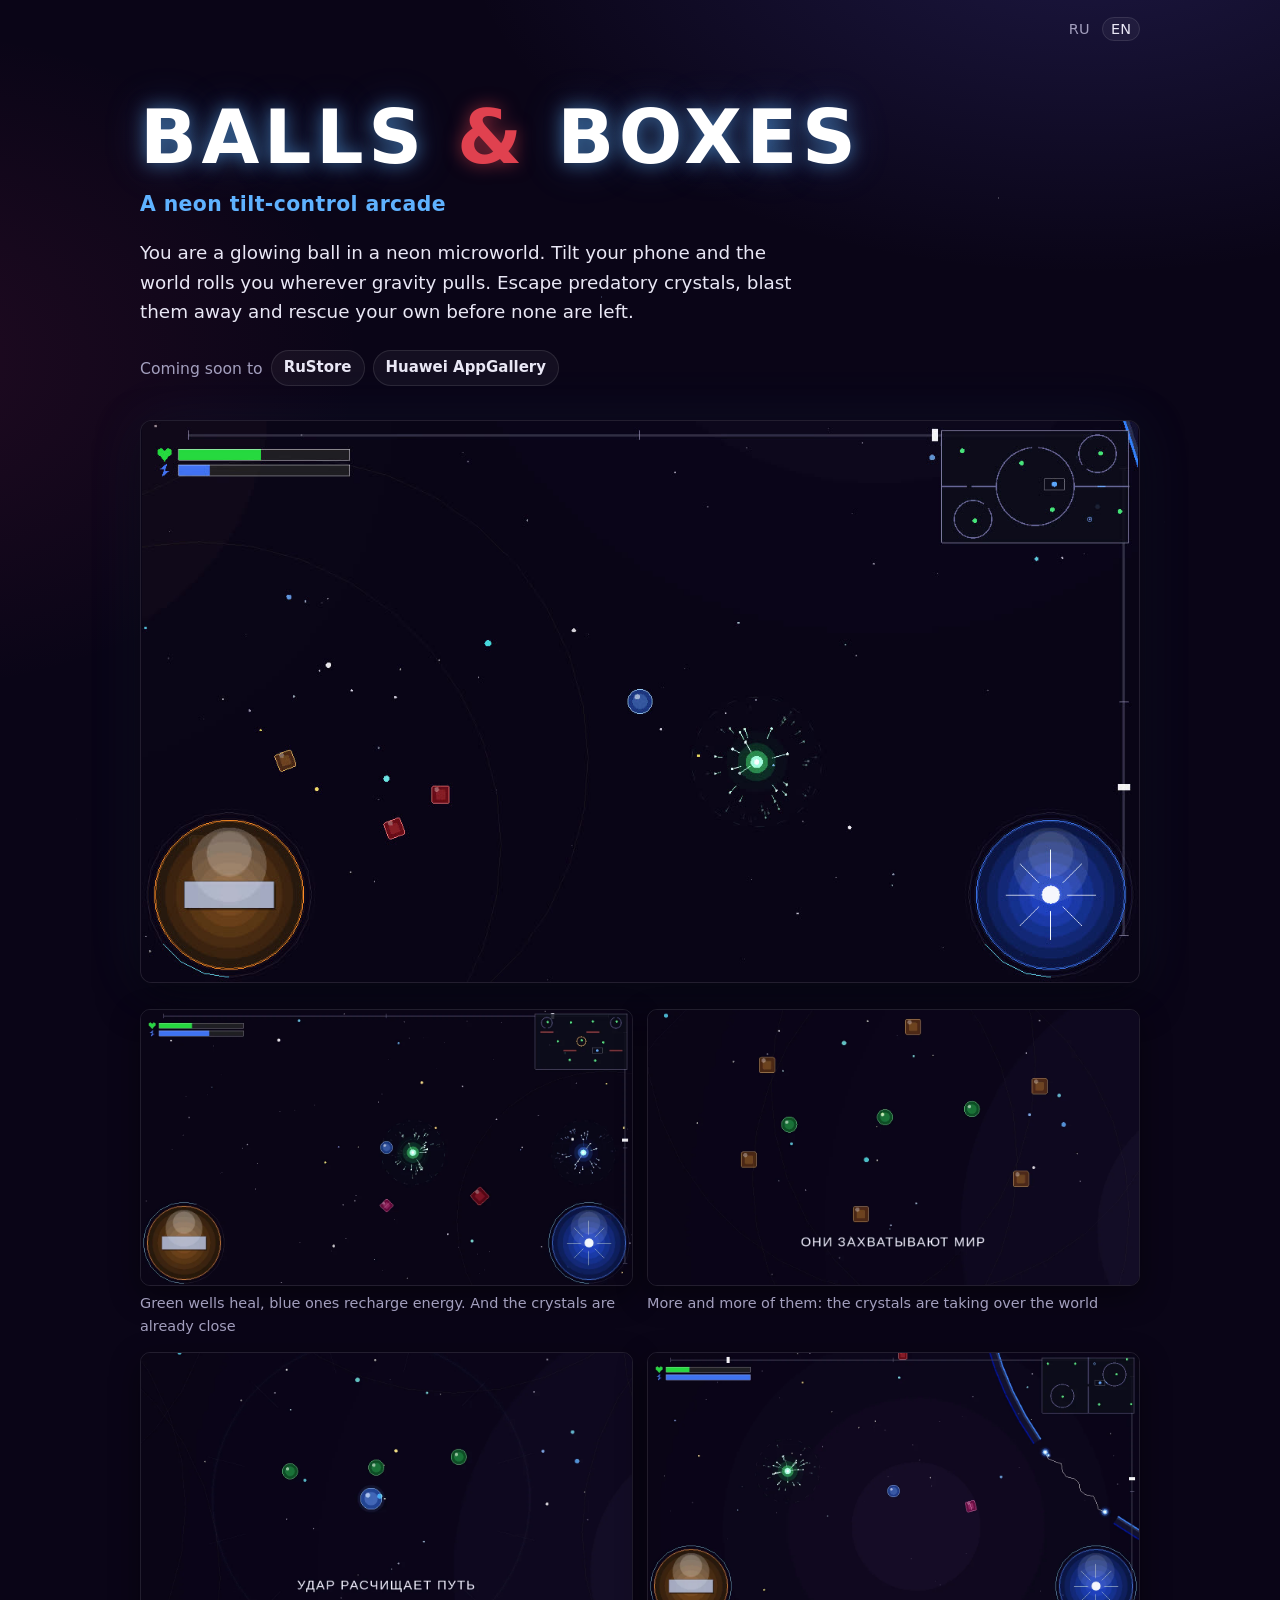
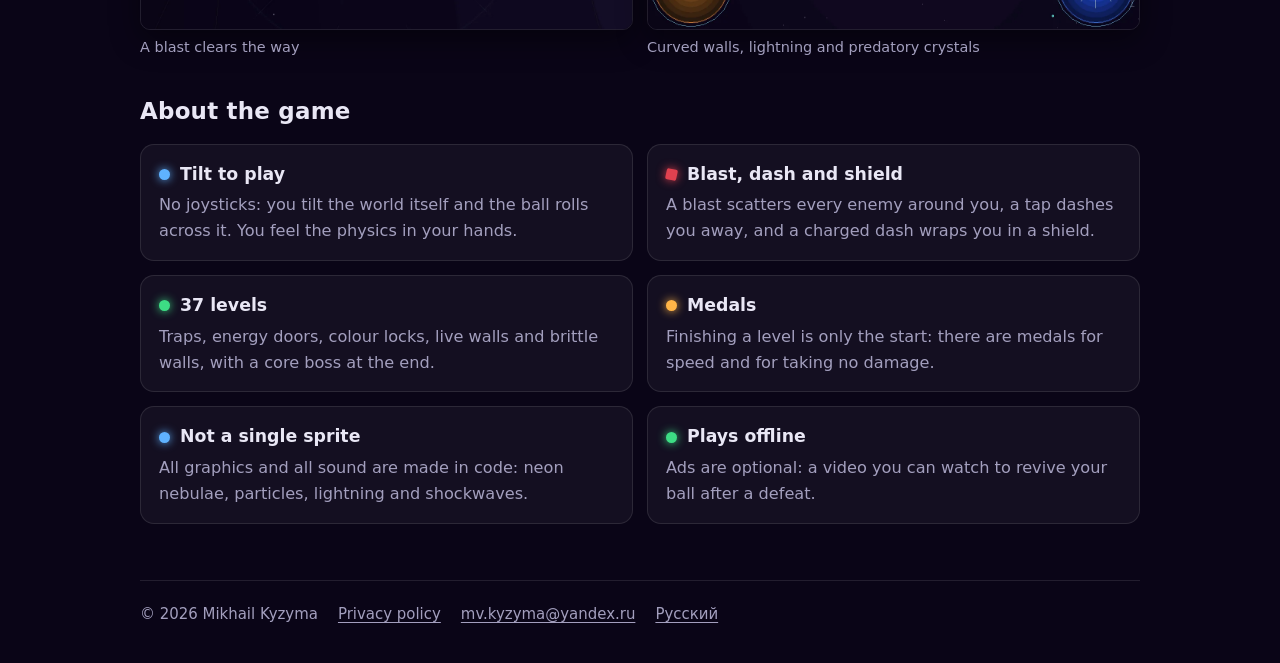
==== en/index.html @ 7365699a "feat: add a looping gameplay video under the hero" ====
<!DOCTYPE html>
<html lang="en">
<head>
<meta charset="utf-8">
<meta name="viewport" content="width=device-width, initial-scale=1">
<title>Balls &amp; Boxes — a neon tilt-control arcade</title>
<meta name="description" content="Balls &amp; Boxes is an arcade game for Android: tilt your phone, escape predatory crystals, blast them away and rescue your own. 37 levels, all graphics and sound made in code.">
<meta property="og:type" content="website">
<meta property="og:title" content="Balls &amp; Boxes">
<meta property="og:description" content="A neon tilt-control arcade for Android.">
<meta property="og:image" content="https://ballsnboxes.github.io/assets/img/shot-1.webp">
<meta property="og:url" content="https://ballsnboxes.github.io/en/">
<link rel="alternate" hreflang="ru" href="https://ballsnboxes.github.io/">
<link rel="icon" href="/assets/favicon.svg" type="image/svg+xml">
<link rel="stylesheet" href="/assets/style.css">
</head>
<body>
<div class="wrap">
  <nav class="top">
    <div class="lang"><a href="/" hreflang="ru">RU</a> <span>EN</span></div>
  </nav>

  <header class="hero">
    <h1 class="logo">Balls <span class="amp">&amp;</span> Boxes</h1>
    <p class="tagline">A neon tilt-control arcade</p>
    <p class="lead">You are a glowing ball in a neon microworld. Tilt your phone and the world rolls you wherever gravity pulls. Escape predatory crystals, blast them away and rescue your own before none are left.</p>
    <div class="soon">Coming soon to <span class="pill">RuStore</span> <span class="pill">Huawei AppGallery</span></div>
  </header>

  <div class="trailer">
    <video autoplay muted loop playsinline preload="auto" poster="/assets/video/gameplay.jpg" width="1280" height="720" aria-label="Balls &amp; Boxes gameplay">
      <source src="/assets/video/gameplay.mp4" type="video/mp4">
    </video>
  </div>

  <div class="shots">
    <figure><img src="/assets/img/shot-1.webp" width="1280" height="720" alt="Balls &amp; Boxes gameplay"><figcaption>Green wells heal, blue ones recharge energy. And the crystals are already close</figcaption></figure>
    <figure><img src="/assets/img/shot-2.webp" width="1280" height="720" alt="More and more of them: the crystals are taking over the world"><figcaption>More and more of them: the crystals are taking over the world</figcaption></figure>
    <figure><img src="/assets/img/shot-3.webp" width="1280" height="720" alt="A blast clears the way"><figcaption>A blast clears the way</figcaption></figure>
    <figure><img src="/assets/img/shot-4.webp" width="1280" height="720" alt="Curved walls, lightning and predatory crystals"><figcaption>Curved walls, lightning and predatory crystals</figcaption></figure>
  </div>

  <section>
    <h2>About the game</h2>
    <div class="features">
      <div class="feature">
        <h3><span class="dot ball"></span>Tilt to play</h3>
        <p>No joysticks: you tilt the world itself and the ball rolls across it. You feel the physics in your hands.</p>
      </div>
      <div class="feature">
        <h3><span class="dot crystal"></span>Blast, dash and shield</h3>
        <p>A blast scatters every enemy around you, a tap dashes you away, and a charged dash wraps you in a shield.</p>
      </div>
      <div class="feature">
        <h3><span class="dot heal"></span>37 levels</h3>
        <p>Traps, energy doors, colour locks, live walls and brittle walls, with a core boss at the end.</p>
      </div>
      <div class="feature">
        <h3><span class="dot amber"></span>Medals</h3>
        <p>Finishing a level is only the start: there are medals for speed and for taking no damage.</p>
      </div>
      <div class="feature">
        <h3><span class="dot ball"></span>Not a single sprite</h3>
        <p>All graphics and all sound are made in code: neon nebulae, particles, lightning and shockwaves.</p>
      </div>
      <div class="feature">
        <h3><span class="dot heal"></span>Plays offline</h3>
        <p>Ads are optional: a video you can watch to revive your ball after a defeat.</p>
      </div>
    </div>
  </section>

  <footer>
    <div class="row">
      <span>© 2026 Mikhail Kyzyma</span>
      <a href="/privacy/#en">Privacy policy</a>
      <a href="mailto:mv.kyzyma@yandex.ru">mv.kyzyma@yandex.ru</a>
      <a href="/" hreflang="ru">Русский</a>
    </div>
  </footer>
</div>
<script>
  if (matchMedia('(prefers-reduced-motion: reduce)').matches) {
    const v = document.querySelector('.trailer video');
    v.removeAttribute('autoplay'); v.pause(); v.controls = true;
  }
</script>
</body>
</html>
---- assets/style.css ----
:root {
  --bg: #0a0517;
  --bg-2: #120a26;
  --panel: rgba(255, 255, 255, 0.045);
  --panel-line: rgba(255, 255, 255, 0.10);
  --text: #e9e7f5;
  --muted: #a39fbe;
  --ball: #5fb2ff;
  --heal: #3ddc84;
  --crystal: #e0414f;
  --amber: #ffb547;
  --radius: 14px;
  --wrap: 1040px;
  color-scheme: dark;
}

* { box-sizing: border-box; }

html {
  font-family: system-ui, -apple-system, "Segoe UI", Roboto, "Noto Sans", "Liberation Sans", Arial, sans-serif;
  font-size: 17px;
  line-height: 1.6;
  color: var(--text);
  background: var(--bg);
  -webkit-text-size-adjust: 100%;
}

body {
  margin: 0;
  min-height: 100vh;
  background:
    radial-gradient(1.5px 1.5px at 12% 18%, rgba(255,255,255,.55), transparent 60%),
    radial-gradient(1px 1px at 28% 72%, rgba(255,255,255,.45), transparent 60%),
    radial-gradient(1.5px 1.5px at 47% 33%, rgba(160,200,255,.5), transparent 60%),
    radial-gradient(1px 1px at 63% 81%, rgba(255,255,255,.4), transparent 60%),
    radial-gradient(1.5px 1.5px at 78% 22%, rgba(255,255,255,.5), transparent 60%),
    radial-gradient(1px 1px at 91% 58%, rgba(180,255,220,.45), transparent 60%),
    radial-gradient(1px 1px at 6% 91%, rgba(255,255,255,.35), transparent 60%),
    radial-gradient(900px 520px at 85% -10%, rgba(95, 90, 220, .22), transparent 70%),
    radial-gradient(700px 480px at -10% 40%, rgba(200, 50, 110, .12), transparent 70%),
    var(--bg);
  background-attachment: fixed;
}

a { color: var(--ball); text-decoration-thickness: 1px; text-underline-offset: 3px; }
a:hover { color: #9ad0ff; }

.wrap { max-width: var(--wrap); margin: 0 auto; padding: 0 20px; }

/* верхняя строка */
.top {
  display: flex; align-items: center; justify-content: space-between; gap: 16px;
  padding: 18px 0;
}
.top .home { color: var(--muted); text-decoration: none; font-size: .9rem; }
.top .home:hover { color: var(--text); }
.lang { margin-left: auto; font-size: .85rem; color: var(--muted); }
.lang a, .lang span { padding: 3px 8px; border-radius: 999px; text-decoration: none; }
.lang span { color: var(--text); background: var(--panel); border: 1px solid var(--panel-line); }
.lang a { color: var(--muted); }
.lang a:hover { color: var(--text); }

/* первый экран */
.hero { padding: 40px 0 28px; }
.logo {
  margin: 0;
  font-size: clamp(2.3rem, 7.5vw, 4.4rem);
  font-weight: 900;
  letter-spacing: .06em;
  line-height: 1.05;
  text-transform: uppercase;
  color: #fff;
  text-shadow: 0 0 18px rgba(95, 178, 255, .55), 0 0 42px rgba(95, 178, 255, .25);
}
.logo .amp { color: var(--crystal); text-shadow: 0 0 18px rgba(224, 65, 79, .6); }
.tagline { margin: 10px 0 0; font-size: 1.2rem; color: var(--ball); font-weight: 600; letter-spacing: .02em; }
.lead { max-width: 680px; margin: 18px 0 0; font-size: 1.08rem; color: var(--text); }

.soon {
  display: inline-flex; flex-wrap: wrap; align-items: center; gap: 8px;
  margin-top: 24px; font-size: .92rem; color: var(--muted);
}
.pill {
  display: inline-block; padding: 5px 12px; border-radius: 999px;
  border: 1px solid var(--panel-line); background: var(--panel); color: var(--text);
  font-weight: 600; font-size: .88rem; text-decoration: none;
}
a.pill:hover { border-color: var(--ball); color: #fff; }

/* видео под первым экраном */
.trailer { margin: 6px 0 0; }
.trailer video {
  display: block; width: 100%; height: auto; aspect-ratio: 16 / 9;
  border-radius: 12px; border: 1px solid var(--panel-line); background: #0a0517;
  box-shadow: 0 14px 40px rgba(0, 0, 0, .5), 0 0 60px rgba(95, 178, 255, .08);
}

/* скриншоты */
.shots { display: grid; grid-template-columns: repeat(2, 1fr); gap: 14px; margin: 26px 0 8px; }
.shots figure { margin: 0; }
.shots img {
  display: block; width: 100%; height: auto; aspect-ratio: 16 / 9; object-fit: cover;
  border-radius: 10px; border: 1px solid var(--panel-line);
  box-shadow: 0 10px 30px rgba(0, 0, 0, .45);
}
.shots figcaption { font-size: .85rem; color: var(--muted); margin-top: 6px; }
.shots .wide { grid-column: 1 / -1; }

/* секции */
section { padding: 26px 0; }
h2 { font-size: 1.35rem; margin: 0 0 14px; letter-spacing: .01em; }

.features { display: grid; grid-template-columns: repeat(2, 1fr); gap: 14px; }
.feature {
  padding: 16px 18px; border-radius: var(--radius);
  background: var(--panel); border: 1px solid var(--panel-line);
}
.feature h3 { margin: 0 0 4px; font-size: 1.02rem; display: flex; align-items: center; gap: 10px; }
.feature p { margin: 0; color: var(--muted); font-size: .95rem; }
.dot { flex: 0 0 auto; width: 11px; height: 11px; border-radius: 50%; }
.dot.ball { background: var(--ball); box-shadow: 0 0 10px var(--ball); }
.dot.heal { background: var(--heal); box-shadow: 0 0 10px var(--heal); }
.dot.crystal { background: var(--crystal); border-radius: 2px; box-shadow: 0 0 10px var(--crystal); transform: rotate(12deg); }
.dot.amber { background: var(--amber); box-shadow: 0 0 10px var(--amber); }

.note {
  padding: 14px 18px; border-radius: var(--radius);
  border: 1px solid rgba(255, 181, 71, .35); background: rgba(255, 181, 71, .07);
  color: var(--text); font-size: .95rem;
}

/* карточки на главной */
.cards { display: grid; grid-template-columns: repeat(auto-fill, minmax(290px, 1fr)); gap: 16px; }
.card {
  display: block; overflow: hidden; border-radius: var(--radius);
  background: var(--panel); border: 1px solid var(--panel-line);
  color: var(--text); text-decoration: none;
}
.card:hover { border-color: var(--ball); color: var(--text); }
.card img { display: block; width: 100%; height: auto; aspect-ratio: 16 / 9; object-fit: cover; }
.card .body { padding: 14px 16px 16px; }
.card h3 { margin: 0 0 4px; font-size: 1.1rem; }
.card p { margin: 0; color: var(--muted); font-size: .92rem; }

/* текстовые страницы (политика) */
.doc { max-width: 760px; padding-bottom: 40px; }
.doc h1 { font-size: clamp(1.6rem, 4.5vw, 2.2rem); line-height: 1.2; margin: 24px 0 6px; }
.doc .date { color: var(--muted); margin: 0 0 22px; font-size: .95rem; }
.doc h2 { font-size: 1.15rem; margin: 30px 0 8px; }
.doc p, .doc li { font-size: 1rem; }
.doc ul { padding-left: 22px; margin: 6px 0 12px; }
.doc li { margin-bottom: 5px; }
.doc .summary {
  padding: 14px 18px; border-radius: var(--radius);
  background: var(--panel); border: 1px solid var(--panel-line);
}
.doc .summary ul { margin: 0; }
.doc hr { border: 0; border-top: 1px solid var(--panel-line); margin: 48px 0 8px; }
.doc code { font-size: .9em; background: var(--panel); padding: 1px 5px; border-radius: 4px; }

footer {
  margin-top: 30px; padding: 22px 0 36px;
  border-top: 1px solid var(--panel-line);
  color: var(--muted); font-size: .88rem;
}
footer .row { display: flex; flex-wrap: wrap; gap: 8px 20px; }
footer a { color: var(--muted); }
footer a:hover { color: var(--text); }

@media (max-width: 680px) {
  html { font-size: 16px; }
  .shots, .features { grid-template-columns: 1fr; }
  .hero { padding-top: 22px; }
}
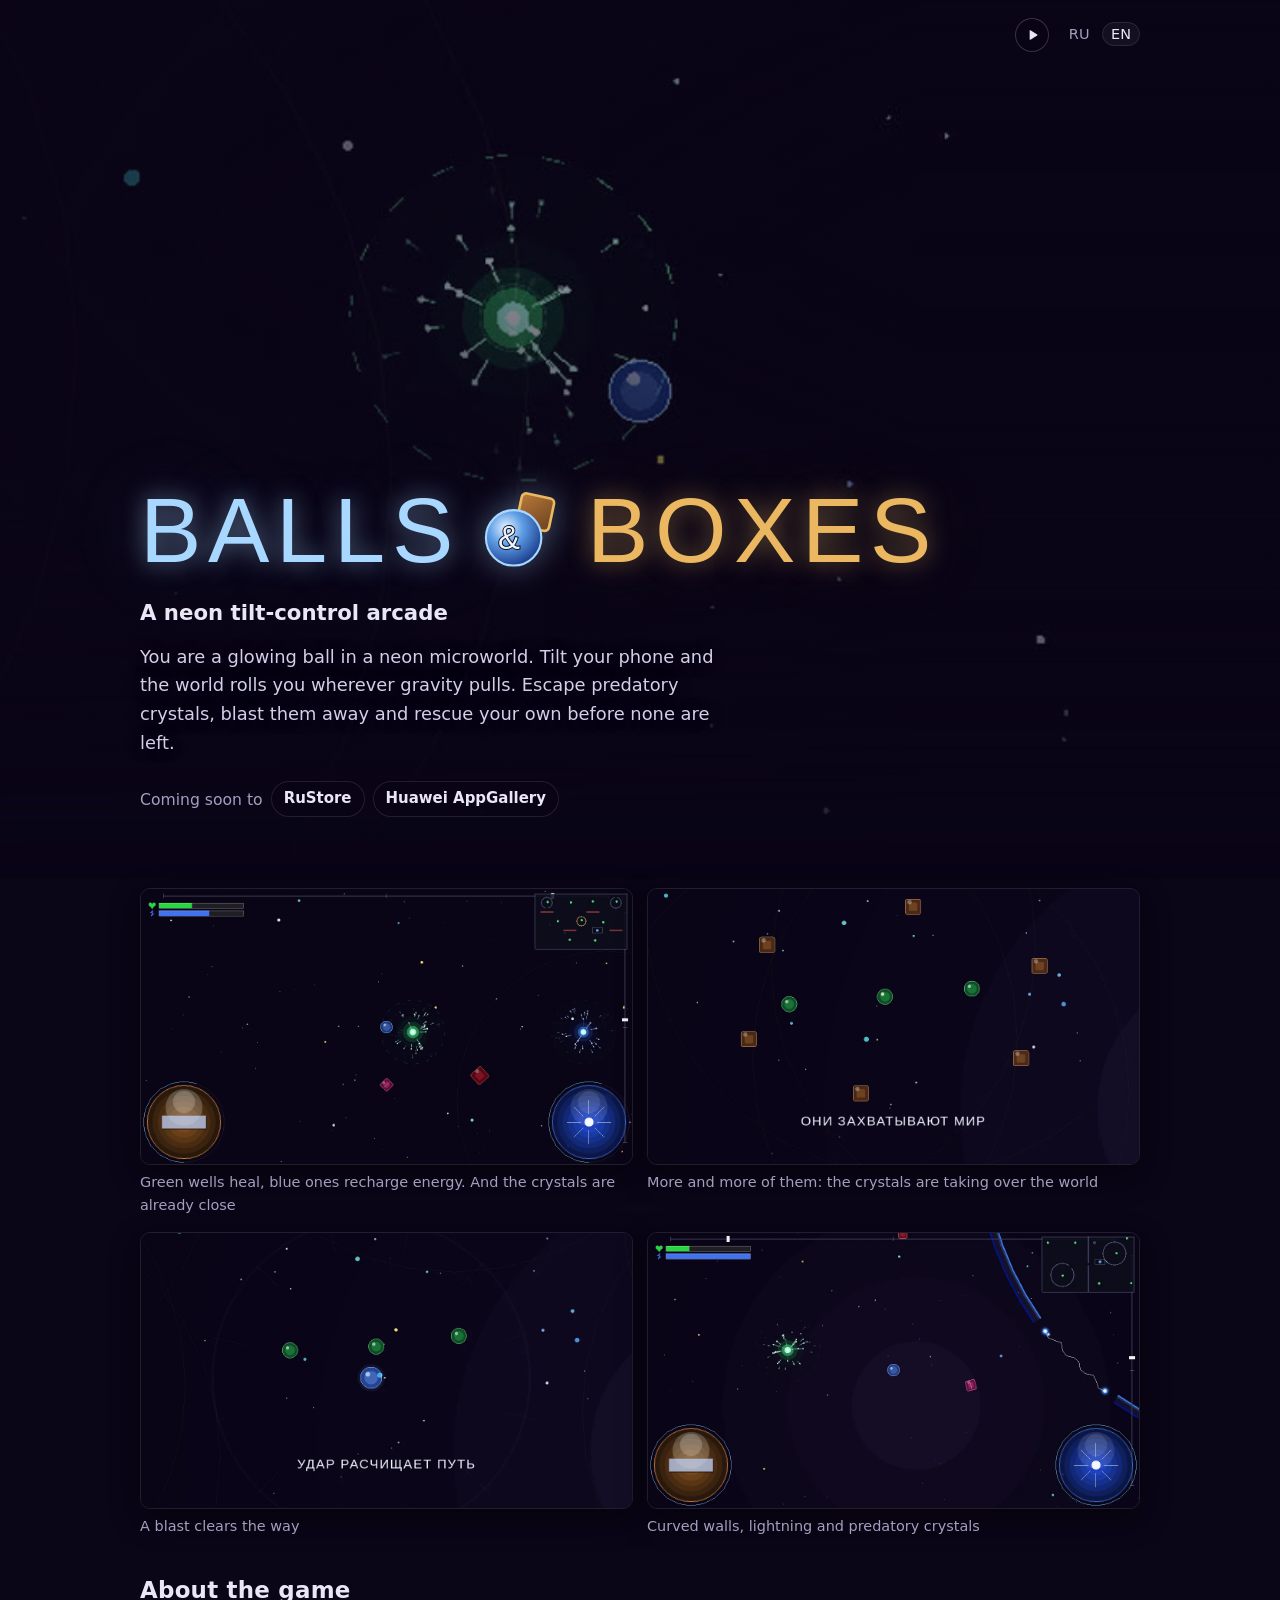
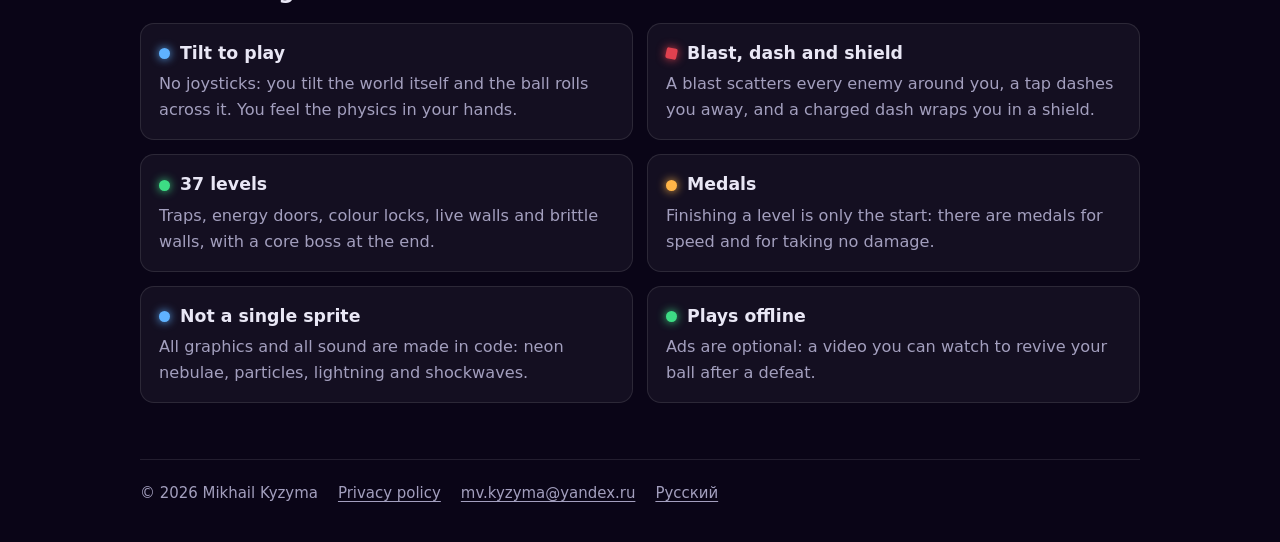
==== commit 9c2ee0f8: "feat: play the gameplay video behind the hero and set the logo in the game's own colours" ====
--- a/en/index.html
+++ b/en/index.html
@@ -12,27 +12,50 @@
 <meta property="og:url" content="https://ballsnboxes.github.io/en/">
 <link rel="alternate" hreflang="ru" href="https://ballsnboxes.github.io/">
 <link rel="icon" href="/assets/favicon.svg" type="image/svg+xml">
+<link rel="preload" href="/assets/fonts/wordmark.woff2" as="font" type="font/woff2" crossorigin>
 <link rel="stylesheet" href="/assets/style.css">
 </head>
 <body>
-<div class="wrap">
-  <nav class="top">
-    <div class="lang"><a href="/" hreflang="ru">RU</a> <span>EN</span></div>
-  </nav>
+<header class="hero">
+  <video class="hero-video" autoplay muted loop playsinline preload="auto" poster="/assets/video/hero.jpg" aria-hidden="true" tabindex="-1">
+    <source src="/assets/video/hero.mp4" type="video/mp4">
+  </video>
+  <div class="hero-inner wrap">
+    <nav class="top">
+      <button class="hero-toggle" type="button" data-play="Play the video" data-pause="Pause the video" aria-label="Pause the video">
+        <svg class="i-pause" viewBox="0 0 24 24" aria-hidden="true"><rect x="6.5" y="5" width="3.6" height="14" rx="1"/><rect x="13.9" y="5" width="3.6" height="14" rx="1"/></svg>
+        <svg class="i-play" viewBox="0 0 24 24" aria-hidden="true"><path d="M8.5 5.6v12.8a.8.8 0 0 0 1.2.7l10.1-6.4a.8.8 0 0 0 0-1.4L9.7 4.9a.8.8 0 0 0-1.2.7z"/></svg>
+      </button>
+      <div class="lang"><a href="/" hreflang="ru">RU</a> <span>EN</span></div>
+    </nav>
 
-  <header class="hero">
-    <h1 class="logo">Balls <span class="amp">&amp;</span> Boxes</h1>
-    <p class="tagline">A neon tilt-control arcade</p>
-    <p class="lead">You are a glowing ball in a neon microworld. Tilt your phone and the world rolls you wherever gravity pulls. Escape predatory crystals, blast them away and rescue your own before none are left.</p>
-    <div class="soon">Coming soon to <span class="pill">RuStore</span> <span class="pill">Huawei AppGallery</span></div>
-  </header>
+    <div class="hero-body">
+      <h1 class="wordmark">
+        <span class="wm-balls">Balls</span>
+        <svg class="wm-amp" viewBox="0 0 64 64" aria-hidden="true">
+          <defs>
+            <radialGradient id="amp-ball" cx="36%" cy="32%" r="72%">
+              <stop offset="0" stop-color="#e3f2ff"/><stop offset=".42" stop-color="#5f9fe6"/><stop offset="1" stop-color="#1a3c8c"/>
+            </radialGradient>
+            <linearGradient id="amp-box" x1="0" y1="0" x2="1" y2="1">
+              <stop offset="0" stop-color="#b9793a"/><stop offset="1" stop-color="#6b4220"/>
+            </linearGradient>
+          </defs>
+          <rect x="31" y="5" width="25" height="25" rx="3.5" fill="url(#amp-box)" stroke="#ebb861" stroke-width="2" transform="rotate(12 43.5 17.5)"/>
+          <circle cx="27" cy="37" r="21" fill="url(#amp-ball)" stroke="#a8d8ff" stroke-width="1.6"/>
+          <text x="27" y="45.5" text-anchor="middle" font-family="BnB Wordmark, Liberation Sans, Arial, sans-serif" font-size="25" fill="#ebf3ff" stroke="#080a1a" stroke-width="1.4" paint-order="stroke">&amp;</text>
+        </svg>
+        <span class="sr-only">&amp;</span>
+        <span class="wm-boxes">Boxes</span>
+      </h1>
+      <p class="tagline">A neon tilt-control arcade</p>
+      <p class="lead">You are a glowing ball in a neon microworld. Tilt your phone and the world rolls you wherever gravity pulls. Escape predatory crystals, blast them away and rescue your own before none are left.</p>
+      <div class="soon">Coming soon to <span class="pill">RuStore</span> <span class="pill">Huawei AppGallery</span></div>
+    </div>
+  </div>
+</header>
 
-  <div class="trailer">
-    <video autoplay muted loop playsinline preload="auto" poster="/assets/video/gameplay.jpg" width="1280" height="720" aria-label="Balls &amp; Boxes gameplay">
-      <source src="/assets/video/gameplay.mp4" type="video/mp4">
-    </video>
-  </div>
-
+<main class="wrap">
   <div class="shots">
     <figure><img src="/assets/img/shot-1.webp" width="1280" height="720" alt="Balls &amp; Boxes gameplay"><figcaption>Green wells heal, blue ones recharge energy. And the crystals are already close</figcaption></figure>
     <figure><img src="/assets/img/shot-2.webp" width="1280" height="720" alt="More and more of them: the crystals are taking over the world"><figcaption>More and more of them: the crystals are taking over the world</figcaption></figure>
@@ -69,7 +92,9 @@
       </div>
     </div>
   </section>
+</main>
 
+<div class="wrap">
   <footer>
     <div class="row">
       <span>© 2026 Mikhail Kyzyma</span>
@@ -79,11 +104,6 @@
     </div>
   </footer>
 </div>
-<script>
-  if (matchMedia('(prefers-reduced-motion: reduce)').matches) {
-    const v = document.querySelector('.trailer video');
-    v.removeAttribute('autoplay'); v.pause(); v.controls = true;
-  }
-</script>
+<script src="/assets/hero.js" defer></script>
 </body>
 </html>
--- a/assets/style.css
+++ b/assets/style.css
@@ -9,6 +9,8 @@
   --heal: #3ddc84;
   --crystal: #e0414f;
   --amber: #ffb547;
+  --ball-rim: #a8d8ff;   /* обод шара в игре (Ball::redraw) */
+  --box-rim: #ebb861;    /* обод ящика в игре (Box::redraw) */
   --radius: 14px;
   --wrap: 1040px;
   color-scheme: dark;
@@ -60,43 +62,116 @@
 .lang a { color: var(--muted); }
 .lang a:hover { color: var(--text); }
 
-/* первый экран */
-.hero { padding: 40px 0 28px; }
+/* первый экран: геймплей фоном, логотип цветами игры */
+@font-face {
+  font-family: "BnB Wordmark";
+  src: url("/assets/fonts/wordmark.woff2") format("woff2");
+  font-display: swap;
+}
+
+.hero {
+  position: relative;
+  isolation: isolate;
+  display: flex;
+  min-height: 560px;
+  min-height: min(100svh, 880px);
+  overflow: hidden;
+}
+.hero-video {
+  position: absolute; inset: 0; z-index: -2;
+  width: 100%; height: 100%;
+  object-fit: cover;
+}
+/* Видео и затемнение гаснут к низу маской: первый экран прозрачен и растворяется
+   в фоне страницы (с его свечением) без шва на границе. */
+.hero-video, .hero::before {
+  -webkit-mask-image: linear-gradient(to bottom, #000 58%, transparent 100%);
+          mask-image: linear-gradient(to bottom, #000 58%, transparent 100%);
+}
+/* Затемнение: под текстом слева и снизу, чуть-чуть сверху — под переключатели. */
+.hero::before {
+  content: ""; position: absolute; inset: 0; z-index: -1; pointer-events: none;
+  background:
+    linear-gradient(to top, rgba(10, 5, 23, .9) 0%, rgba(10, 5, 23, .55) 42%, rgba(10, 5, 23, .12) 72%, rgba(10, 5, 23, .45) 100%),
+    linear-gradient(to right, rgba(10, 5, 23, .78) 0%, rgba(10, 5, 23, .3) 46%, rgba(10, 5, 23, 0) 72%);
+}
+.hero-inner {
+  display: flex; flex-direction: column; justify-content: space-between;
+  width: 100%;
+  padding-bottom: clamp(36px, 7vh, 76px);
+}
+.hero .top { justify-content: flex-end; gap: 12px; }
+.hero .lang { margin-left: 0; }
+.hero-body { max-width: 37rem; }
+
+.wordmark {
+  display: flex; align-items: center; gap: .2em;
+  margin: 0;
+  font-family: "BnB Wordmark", "Liberation Sans", Arial, Helvetica, sans-serif;
+  font-weight: 400;
+  font-size: clamp(2.1rem, 9vw, 5.4rem);
+  line-height: 1;
+  letter-spacing: .075em;
+  text-transform: uppercase;
+  white-space: nowrap;
+}
+.wm-balls { color: var(--ball-rim); text-shadow: 0 0 .26em rgba(168, 216, 255, .55), 0 0 .9em rgba(168, 216, 255, .22); }
+.wm-boxes { color: var(--box-rim); text-shadow: 0 0 .26em rgba(235, 184, 97, .5), 0 0 .9em rgba(235, 184, 97, .2); }
+.wm-amp {
+  flex: none; width: .92em; height: .92em;
+  margin-right: .075em; /* уравнивает просвет с разрядкой слова слева */
+  filter: drop-shadow(0 0 .18em rgba(168, 216, 255, .4));
+}
+
+.tagline { margin: .9em 0 0; font-size: 1.25rem; font-weight: 600; color: var(--text); }
+.lead {
+  max-width: 34em; margin: .7em 0 0;
+  font-size: 1.05rem; color: #d3cfe6;
+  text-shadow: 0 1px 14px rgba(10, 5, 23, .9);
+}
+
+.soon {
+  display: flex; flex-wrap: wrap; align-items: center; gap: 8px;
+  margin-top: 24px; font-size: .92rem; color: var(--muted);
+}
+.pill {
+  display: inline-block; padding: 5px 12px; border-radius: 999px;
+  border: 1px solid var(--panel-line); background: rgba(10, 5, 23, .55); color: var(--text);
+  font-weight: 600; font-size: .88rem; text-decoration: none;
+}
+a.pill:hover { border-color: var(--ball); color: #fff; }
+
+/* пауза видео — рядом с языком, чтобы не спорить с текстом внизу */
+.hero-toggle {
+  display: inline-grid; place-items: center;
+  width: 34px; height: 34px; padding: 0;
+  border-radius: 50%; border: 1px solid rgba(255, 255, 255, .18);
+  background: rgba(10, 5, 23, .55); color: var(--text);
+  cursor: pointer;
+}
+.hero-toggle:hover { border-color: var(--ball-rim); }
+.hero-toggle svg { width: 16px; height: 16px; fill: currentColor; }
+.hero-toggle .i-play, .hero-toggle[data-state="paused"] .i-pause { display: none; }
+.hero-toggle[data-state="paused"] .i-play { display: block; }
+
+/* 404 */
+.notfound { padding: 72px 0 40px; }
 .logo {
   margin: 0;
-  font-size: clamp(2.3rem, 7.5vw, 4.4rem);
-  font-weight: 900;
-  letter-spacing: .06em;
-  line-height: 1.05;
-  text-transform: uppercase;
-  color: #fff;
-  text-shadow: 0 0 18px rgba(95, 178, 255, .55), 0 0 42px rgba(95, 178, 255, .25);
-}
-.logo .amp { color: var(--crystal); text-shadow: 0 0 18px rgba(224, 65, 79, .6); }
-.tagline { margin: 10px 0 0; font-size: 1.2rem; color: var(--ball); font-weight: 600; letter-spacing: .02em; }
-.lead { max-width: 680px; margin: 18px 0 0; font-size: 1.08rem; color: var(--text); }
-
-.soon {
-  display: inline-flex; flex-wrap: wrap; align-items: center; gap: 8px;
-  margin-top: 24px; font-size: .92rem; color: var(--muted);
-}
-.pill {
-  display: inline-block; padding: 5px 12px; border-radius: 999px;
-  border: 1px solid var(--panel-line); background: var(--panel); color: var(--text);
-  font-weight: 600; font-size: .88rem; text-decoration: none;
-}
-a.pill:hover { border-color: var(--ball); color: #fff; }
-
-/* видео под первым экраном */
-.trailer { margin: 6px 0 0; }
-.trailer video {
-  display: block; width: 100%; height: auto; aspect-ratio: 16 / 9;
-  border-radius: 12px; border: 1px solid var(--panel-line); background: #0a0517;
-  box-shadow: 0 14px 40px rgba(0, 0, 0, .5), 0 0 60px rgba(95, 178, 255, .08);
-}
+  font-family: "BnB Wordmark", "Liberation Sans", Arial, Helvetica, sans-serif;
+  font-weight: 400; letter-spacing: .075em; line-height: 1.05;
+  color: var(--ball-rim);
+  text-shadow: 0 0 .26em rgba(168, 216, 255, .5);
+}
+
+.sr-only {
+  position: absolute; width: 1px; height: 1px; margin: -1px; padding: 0; border: 0;
+  overflow: hidden; clip: rect(0 0 0 0); white-space: nowrap;
+}
+:focus-visible { outline: 2px solid var(--ball-rim); outline-offset: 3px; border-radius: 4px; }
 
 /* скриншоты */
-.shots { display: grid; grid-template-columns: repeat(2, 1fr); gap: 14px; margin: 26px 0 8px; }
+.shots { display: grid; grid-template-columns: repeat(2, 1fr); gap: 14px; margin: 8px 0 8px; }
 .shots figure { margin: 0; }
 .shots img {
   display: block; width: 100%; height: auto; aspect-ratio: 16 / 9; object-fit: cover;
@@ -104,7 +179,6 @@
   box-shadow: 0 10px 30px rgba(0, 0, 0, .45);
 }
 .shots figcaption { font-size: .85rem; color: var(--muted); margin-top: 6px; }
-.shots .wide { grid-column: 1 / -1; }
 
 /* секции */
 section { padding: 26px 0; }
@@ -170,5 +244,4 @@
 @media (max-width: 680px) {
   html { font-size: 16px; }
   .shots, .features { grid-template-columns: 1fr; }
-  .hero { padding-top: 22px; }
-}
+}
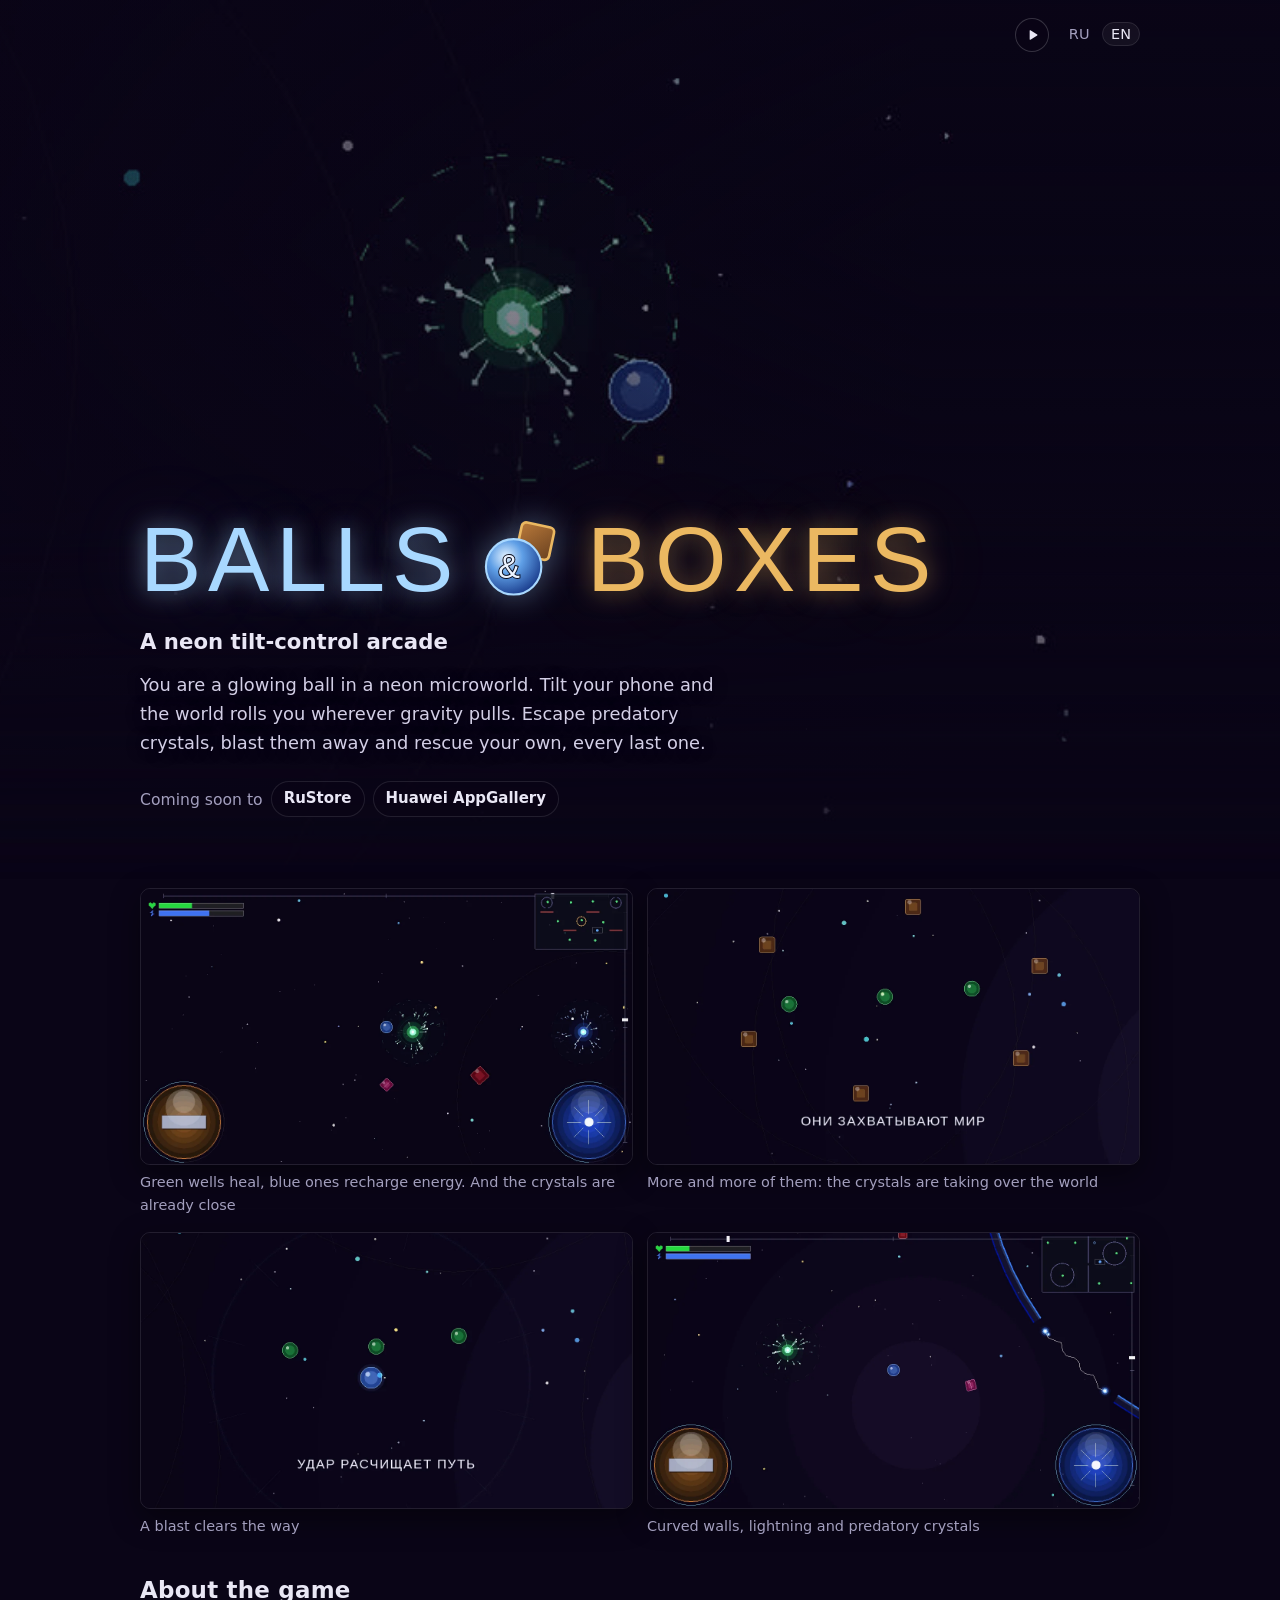
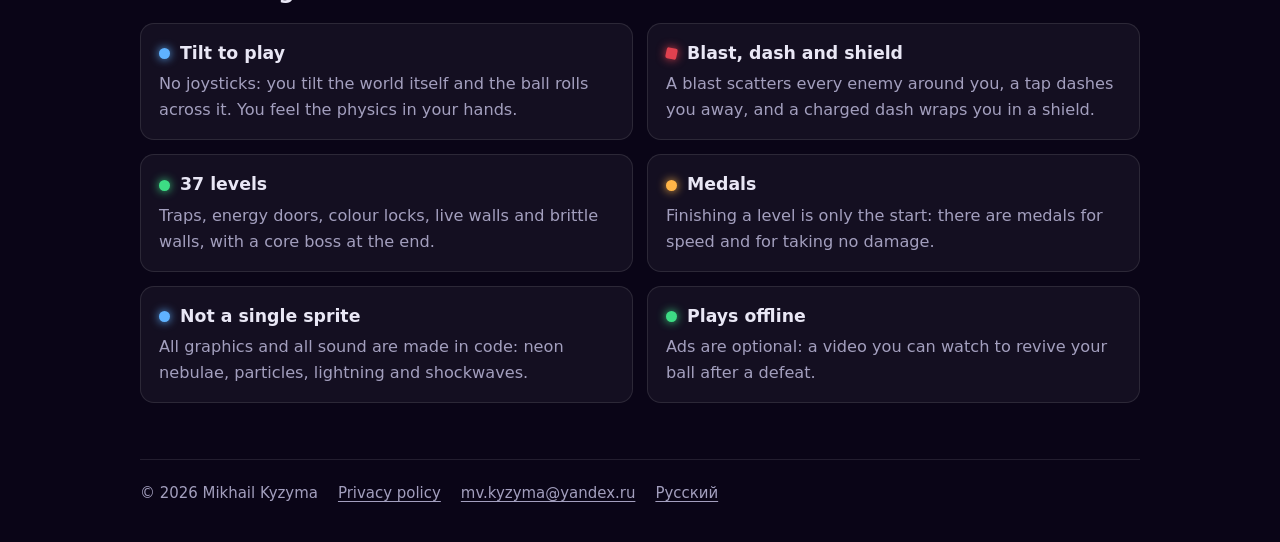
==== commit b5bd941e: "fix: rescue your own, every last one" ====
--- a/en/index.html
+++ b/en/index.html
@@ -49,7 +49,7 @@
         <span class="wm-boxes">Boxes</span>
       </h1>
       <p class="tagline">A neon tilt-control arcade</p>
-      <p class="lead">You are a glowing ball in a neon microworld. Tilt your phone and the world rolls you wherever gravity pulls. Escape predatory crystals, blast them away and rescue your own before none are left.</p>
+      <p class="lead">You are a glowing ball in a neon microworld. Tilt your phone and the world rolls you wherever gravity pulls. Escape predatory crystals, blast them away and rescue your own, every last one.</p>
       <div class="soon">Coming soon to <span class="pill">RuStore</span> <span class="pill">Huawei AppGallery</span></div>
     </div>
   </div>
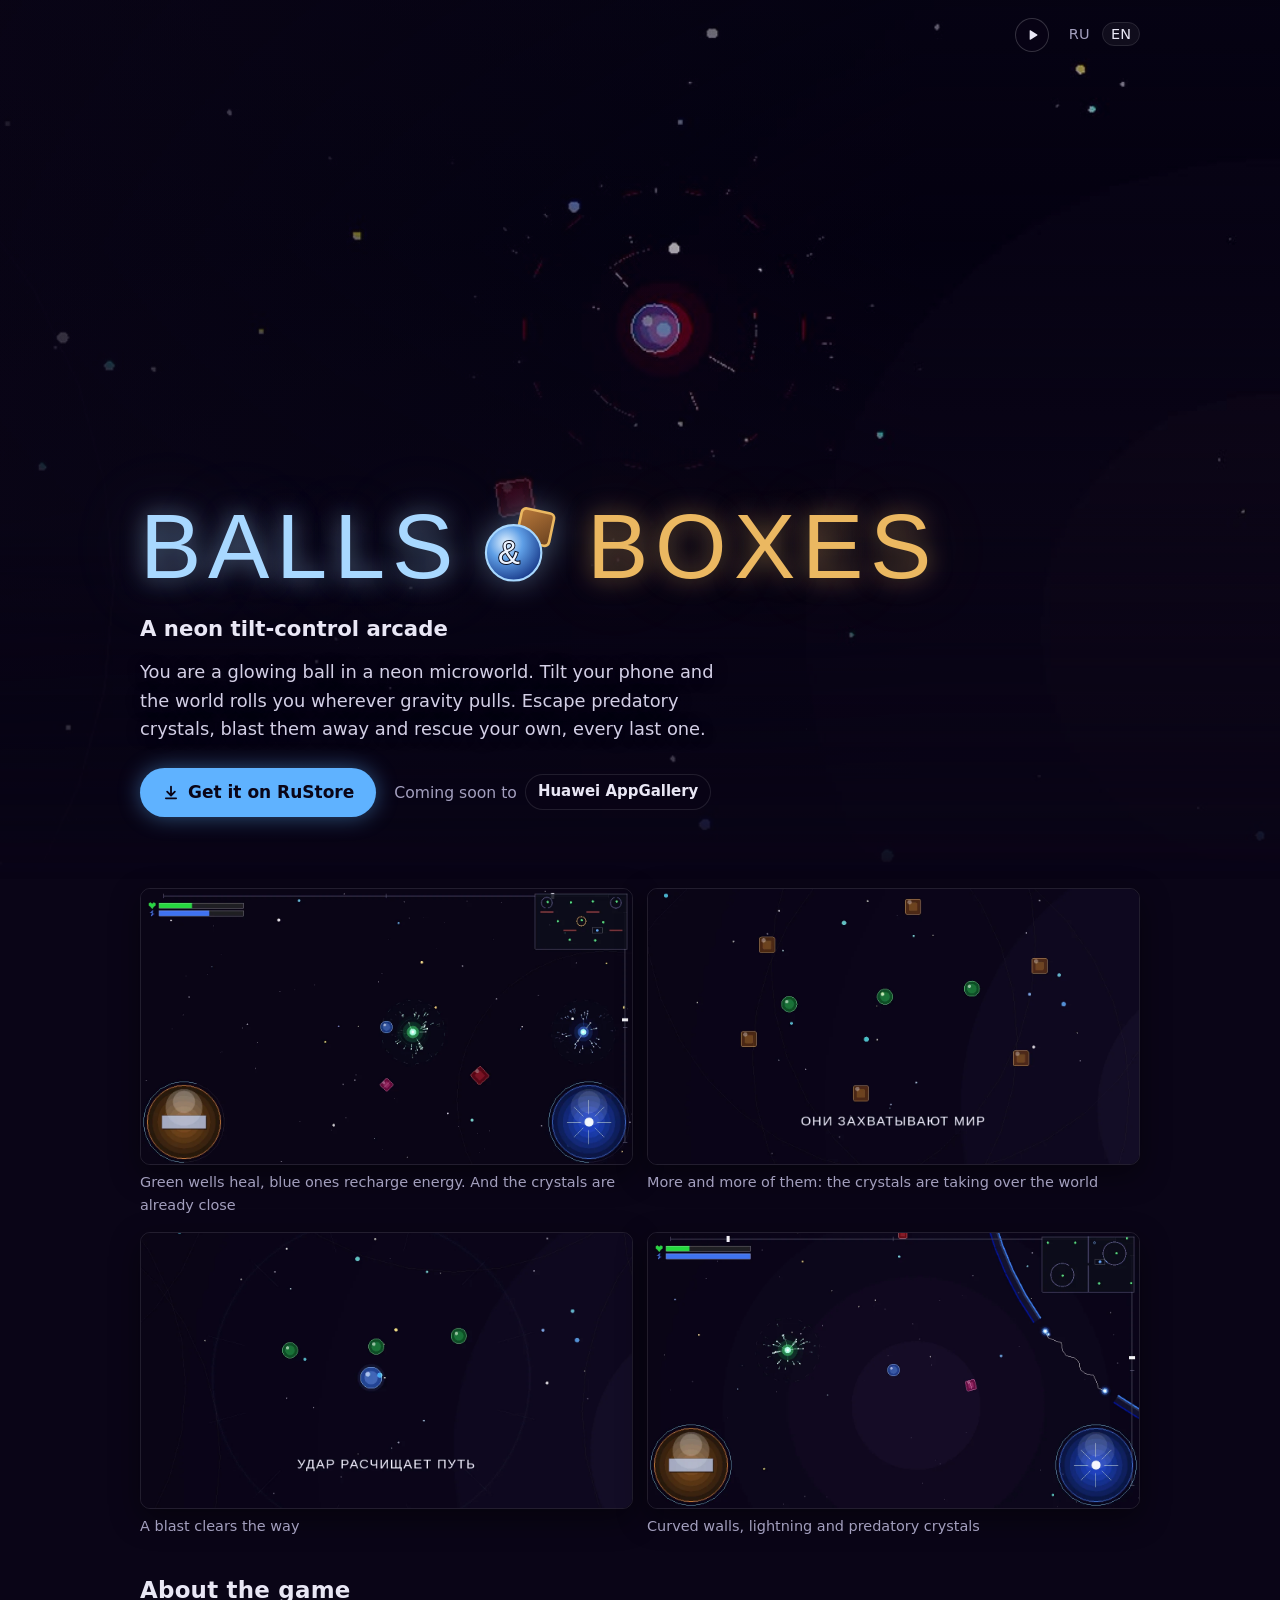
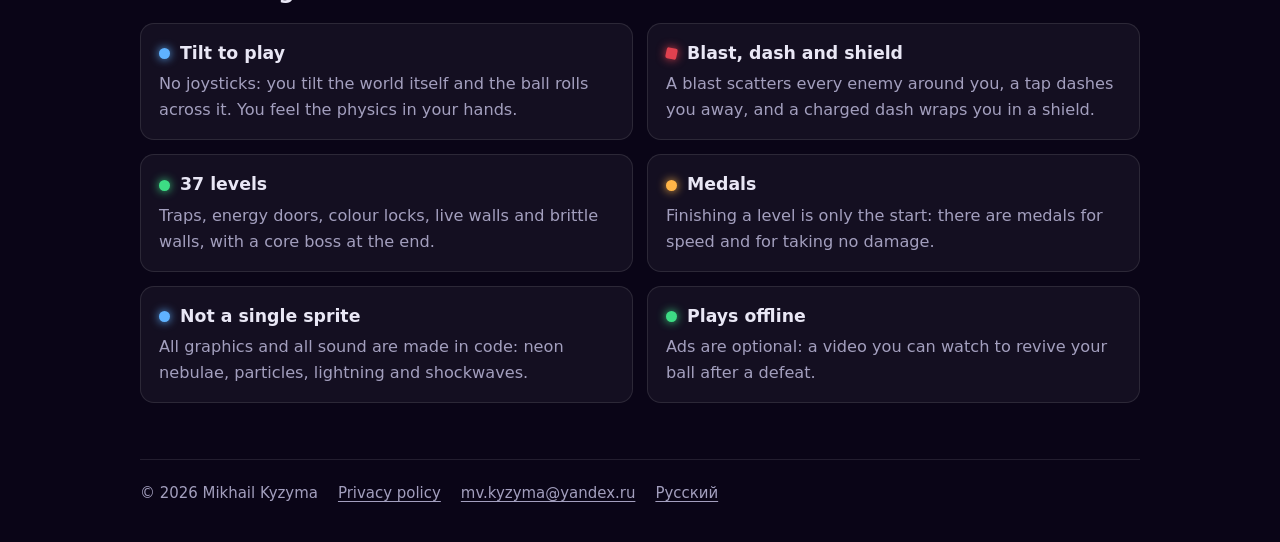
==== commit c195d017: "feat: link the RuStore page from the hero now that the game is out there" ====
--- a/en/index.html
+++ b/en/index.html
@@ -50,7 +50,13 @@
       </h1>
       <p class="tagline">A neon tilt-control arcade</p>
       <p class="lead">You are a glowing ball in a neon microworld. Tilt your phone and the world rolls you wherever gravity pulls. Escape predatory crystals, blast them away and rescue your own, every last one.</p>
-      <div class="soon">Coming soon to <span class="pill">RuStore</span> <span class="pill">Huawei AppGallery</span></div>
+      <div class="stores">
+        <a class="cta" href="https://www.rustore.ru/catalog/app/dev.mk.ballsnboxes">
+          <svg viewBox="0 0 24 24" aria-hidden="true"><path d="M12 3.5a1.2 1.2 0 0 1 1.2 1.2v9.1l3.1-3.1a1.2 1.2 0 1 1 1.7 1.7l-5.15 5.15a1.2 1.2 0 0 1-1.7 0L6 12.4a1.2 1.2 0 1 1 1.7-1.7l3.1 3.1V4.7A1.2 1.2 0 0 1 12 3.5zM5 19.3h14a1.1 1.1 0 0 1 0 2.2H5a1.1 1.1 0 0 1 0-2.2z"/></svg>
+          Get it on RuStore
+        </a>
+        <div class="soon">Coming soon to <span class="pill">Huawei AppGallery</span></div>
+      </div>
     </div>
   </div>
 </header>
--- a/assets/style.css
+++ b/assets/style.css
@@ -130,9 +130,23 @@
   text-shadow: 0 1px 14px rgba(10, 5, 23, .9);
 }
 
+/* магазины: вышедший — кнопкой, ожидаемый — плашкой рядом */
+.stores {
+  display: flex; flex-wrap: wrap; align-items: center; gap: 12px 18px;
+  margin-top: 24px;
+}
+.cta {
+  display: inline-flex; align-items: center; gap: 8px;
+  padding: 11px 22px; border-radius: 999px;
+  background: var(--ball); color: var(--bg);
+  font-weight: 700; font-size: 1rem; text-decoration: none;
+  box-shadow: 0 0 22px rgba(95, 178, 255, .45);
+}
+.cta:hover { background: var(--ball-rim); color: var(--bg); }
+.cta svg { width: 18px; height: 18px; fill: currentColor; }
 .soon {
   display: flex; flex-wrap: wrap; align-items: center; gap: 8px;
-  margin-top: 24px; font-size: .92rem; color: var(--muted);
+  font-size: .92rem; color: var(--muted);
 }
 .pill {
   display: inline-block; padding: 5px 12px; border-radius: 999px;
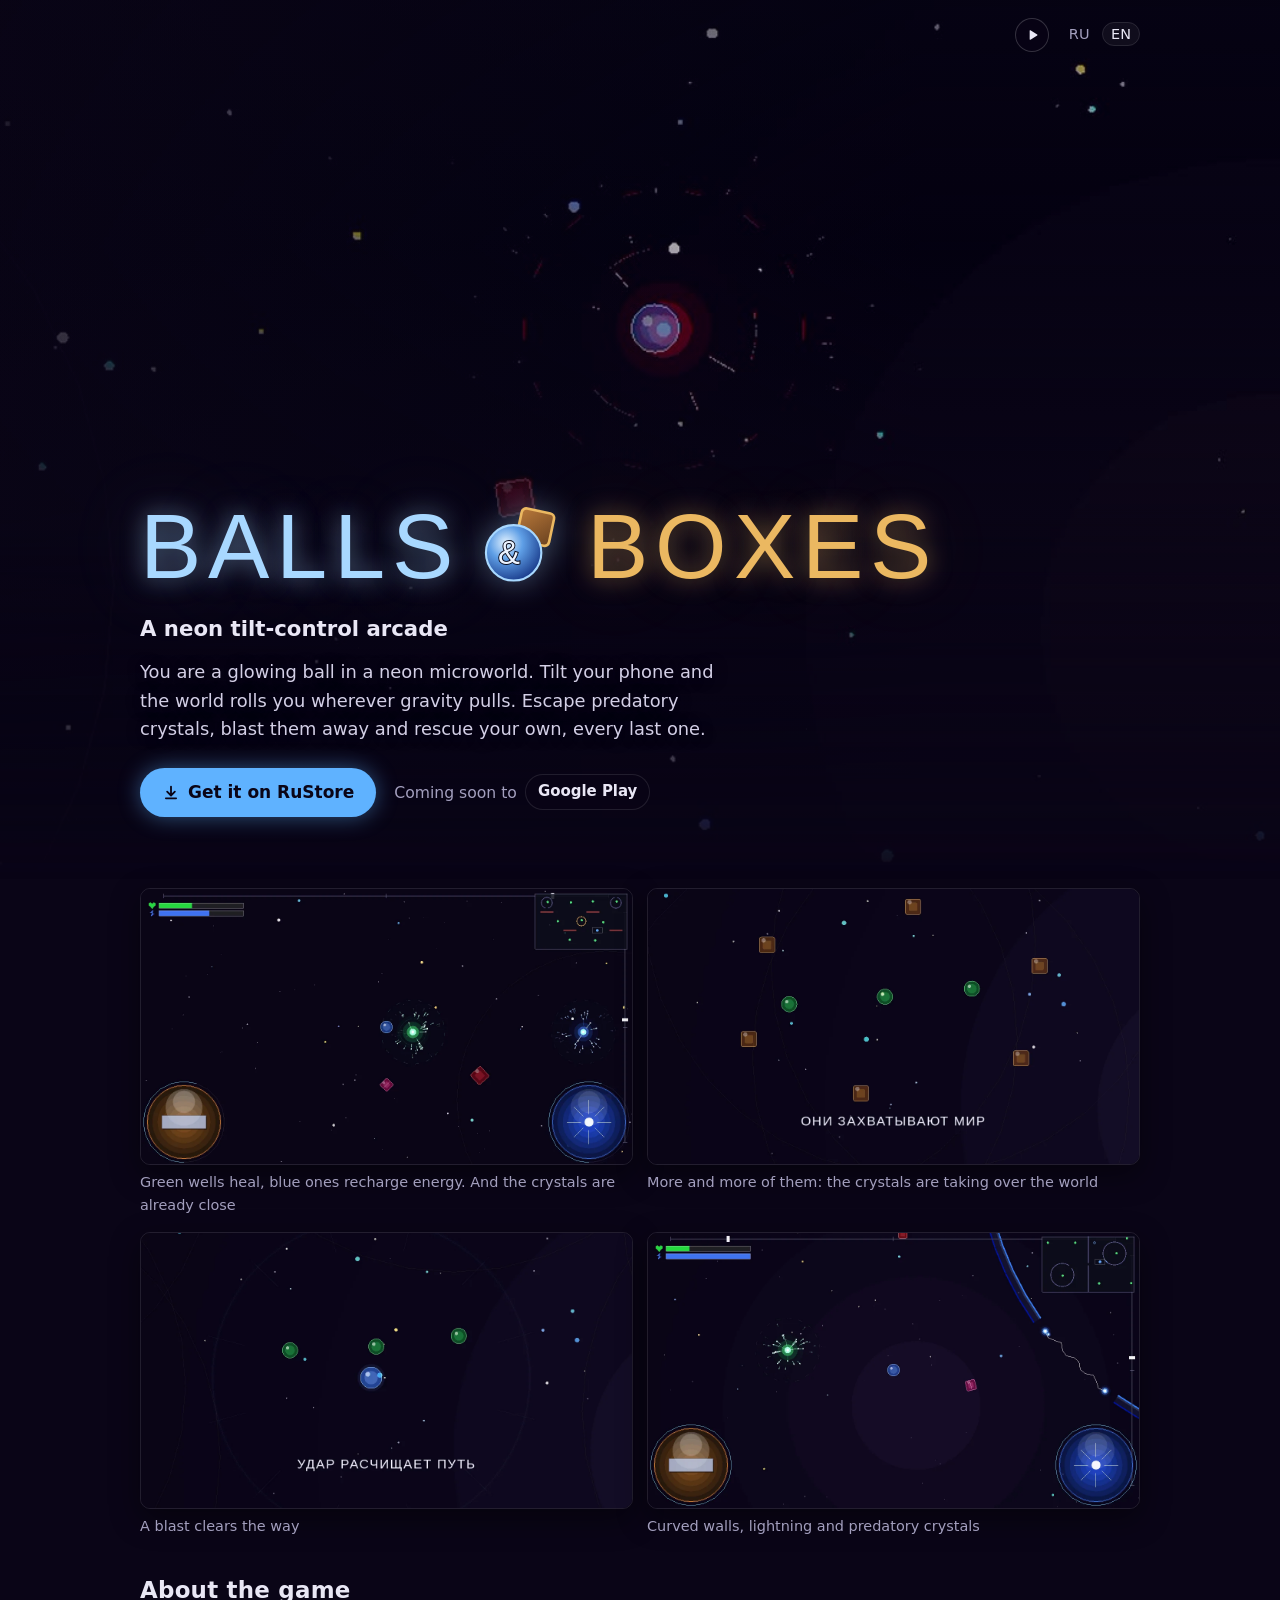
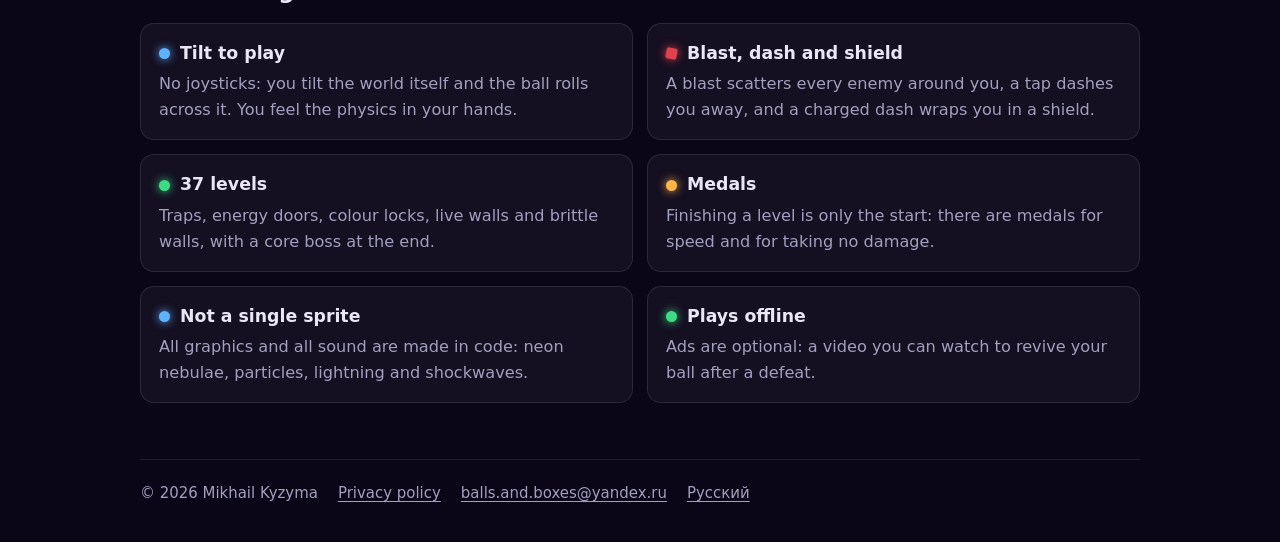
==== commit 7827542f: "feat: announce Google Play instead of AppGallery and move the contact address to balls.and.boxes@yan" ====
--- a/en/index.html
+++ b/en/index.html
@@ -55,7 +55,7 @@
           <svg viewBox="0 0 24 24" aria-hidden="true"><path d="M12 3.5a1.2 1.2 0 0 1 1.2 1.2v9.1l3.1-3.1a1.2 1.2 0 1 1 1.7 1.7l-5.15 5.15a1.2 1.2 0 0 1-1.7 0L6 12.4a1.2 1.2 0 1 1 1.7-1.7l3.1 3.1V4.7A1.2 1.2 0 0 1 12 3.5zM5 19.3h14a1.1 1.1 0 0 1 0 2.2H5a1.1 1.1 0 0 1 0-2.2z"/></svg>
           Get it on RuStore
         </a>
-        <div class="soon">Coming soon to <span class="pill">Huawei AppGallery</span></div>
+        <div class="soon">Coming soon to <span class="pill">Google Play</span></div>
       </div>
     </div>
   </div>
@@ -105,7 +105,7 @@
     <div class="row">
       <span>© 2026 Mikhail Kyzyma</span>
       <a href="/privacy/#en">Privacy policy</a>
-      <a href="mailto:mv.kyzyma@yandex.ru">mv.kyzyma@yandex.ru</a>
+      <a href="mailto:balls.and.boxes@yandex.ru">balls.and.boxes@yandex.ru</a>
       <a href="/" hreflang="ru">Русский</a>
     </div>
   </footer>
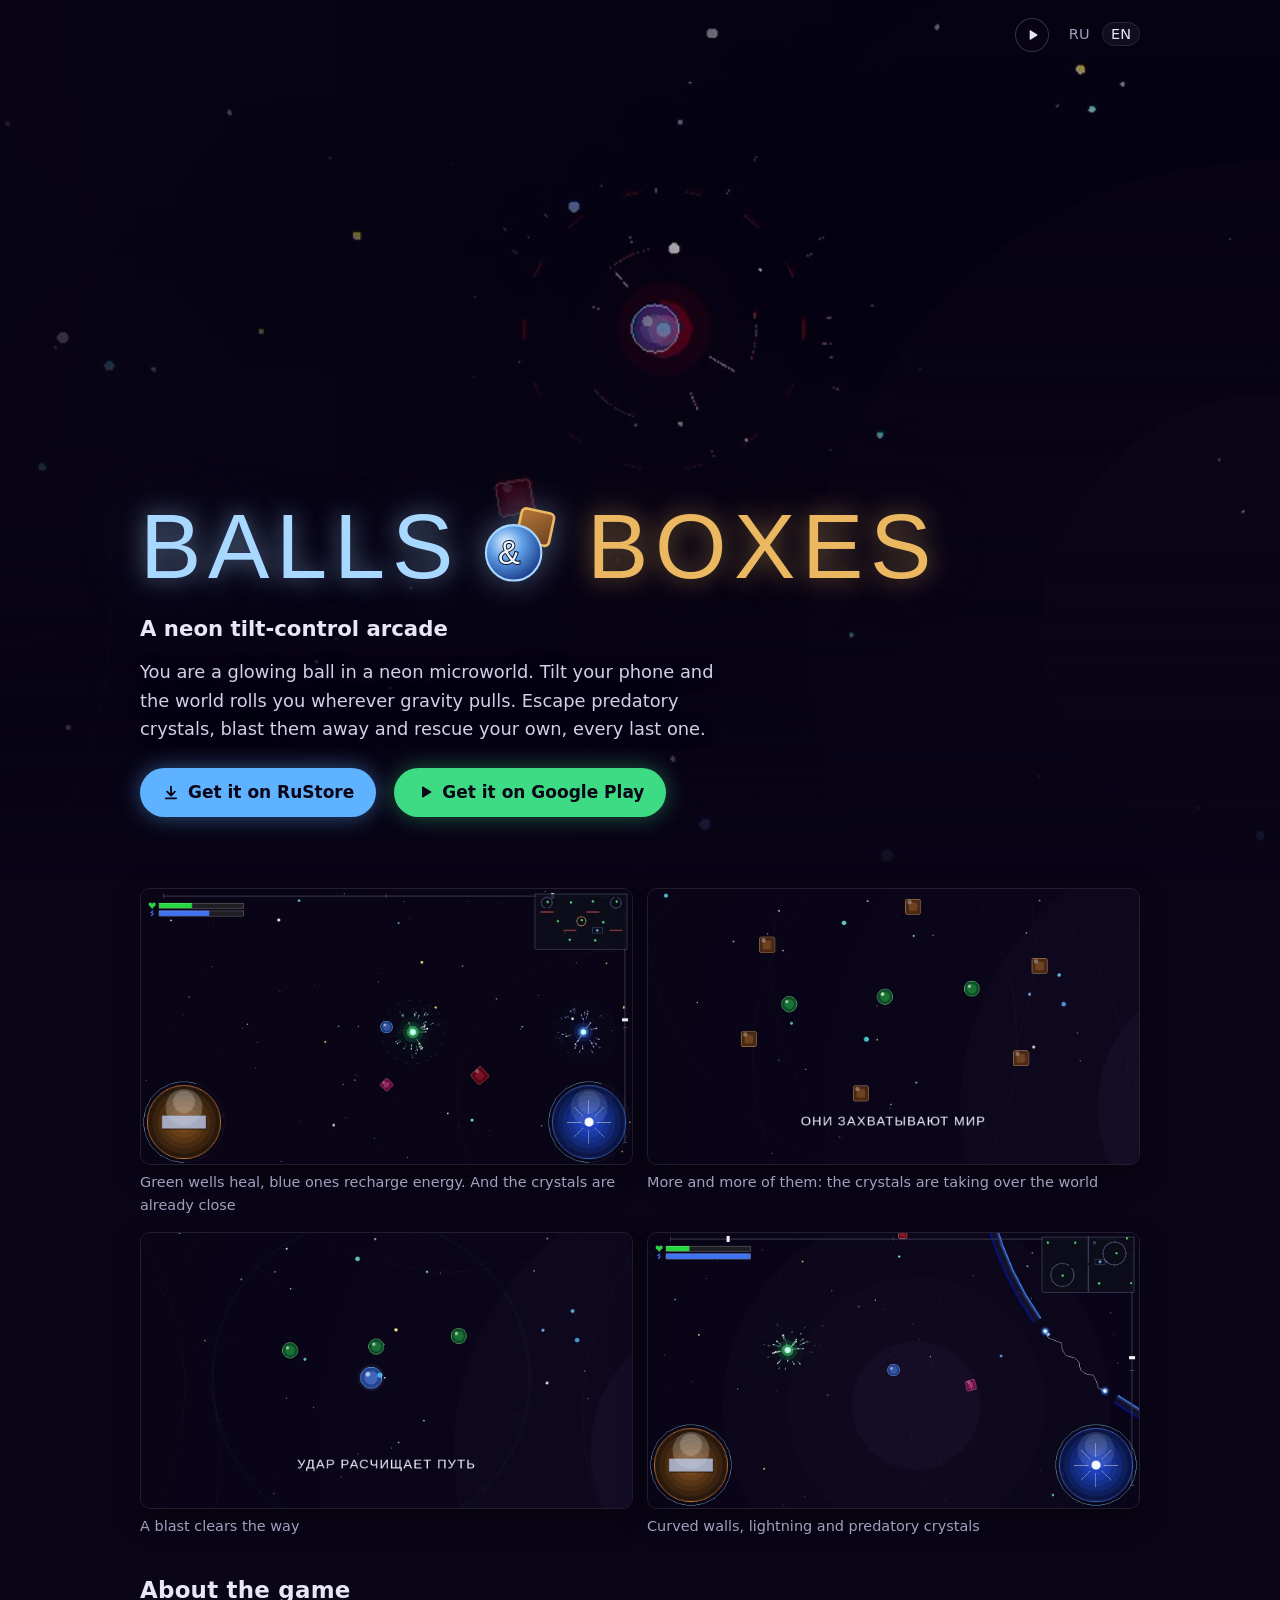
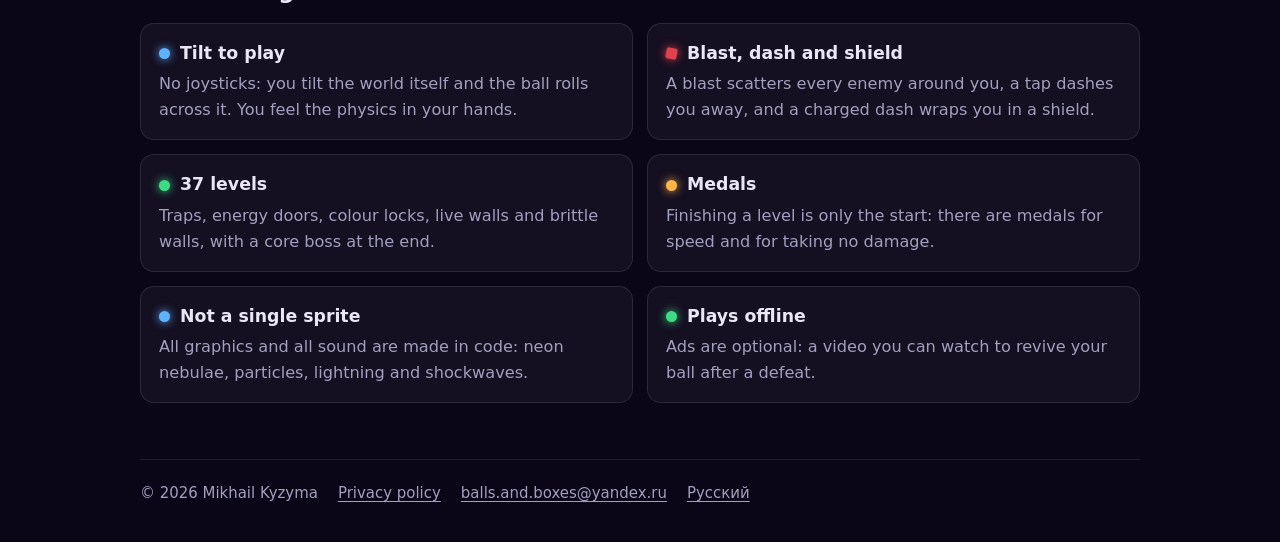
==== commit aba3fcf1: "feat: link Google Play from the hero now that the game is out there" ====
--- a/en/index.html
+++ b/en/index.html
@@ -55,7 +55,10 @@
           <svg viewBox="0 0 24 24" aria-hidden="true"><path d="M12 3.5a1.2 1.2 0 0 1 1.2 1.2v9.1l3.1-3.1a1.2 1.2 0 1 1 1.7 1.7l-5.15 5.15a1.2 1.2 0 0 1-1.7 0L6 12.4a1.2 1.2 0 1 1 1.7-1.7l3.1 3.1V4.7A1.2 1.2 0 0 1 12 3.5zM5 19.3h14a1.1 1.1 0 0 1 0 2.2H5a1.1 1.1 0 0 1 0-2.2z"/></svg>
           Get it on RuStore
         </a>
-        <div class="soon">Coming soon to <span class="pill">Google Play</span></div>
+        <a class="cta cta-gp" href="https://play.google.com/store/apps/details?id=dev.mk.ballsnboxes">
+          <svg viewBox="0 0 24 24" aria-hidden="true"><path d="M8 5.2v13.6c0 .62.68 1 1.2.67l11-6.8a.78.78 0 0 0 0-1.34l-11-6.8A.78.78 0 0 0 8 5.2z"/></svg>
+          Get it on Google Play
+        </a>
       </div>
     </div>
   </div>
--- a/assets/style.css
+++ b/assets/style.css
@@ -130,7 +130,7 @@
   text-shadow: 0 1px 14px rgba(10, 5, 23, .9);
 }
 
-/* магазины: вышедший — кнопкой, ожидаемый — плашкой рядом */
+/* магазины: обе ссылки кнопками — RuStore синяя, Google Play зелёная */
 .stores {
   display: flex; flex-wrap: wrap; align-items: center; gap: 12px 18px;
   margin-top: 24px;
@@ -144,16 +144,11 @@
 }
 .cta:hover { background: var(--ball-rim); color: var(--bg); }
 .cta svg { width: 18px; height: 18px; fill: currentColor; }
-.soon {
-  display: flex; flex-wrap: wrap; align-items: center; gap: 8px;
-  font-size: .92rem; color: var(--muted);
-}
-.pill {
-  display: inline-block; padding: 5px 12px; border-radius: 999px;
-  border: 1px solid var(--panel-line); background: rgba(10, 5, 23, .55); color: var(--text);
-  font-weight: 600; font-size: .88rem; text-decoration: none;
-}
-a.pill:hover { border-color: var(--ball); color: #fff; }
+.cta-gp {
+  background: var(--heal);
+  box-shadow: 0 0 22px rgba(61, 220, 132, .4);
+}
+.cta-gp:hover { background: #63e9a0; color: var(--bg); }
 
 /* пауза видео — рядом с языком, чтобы не спорить с текстом внизу */
 .hero-toggle {
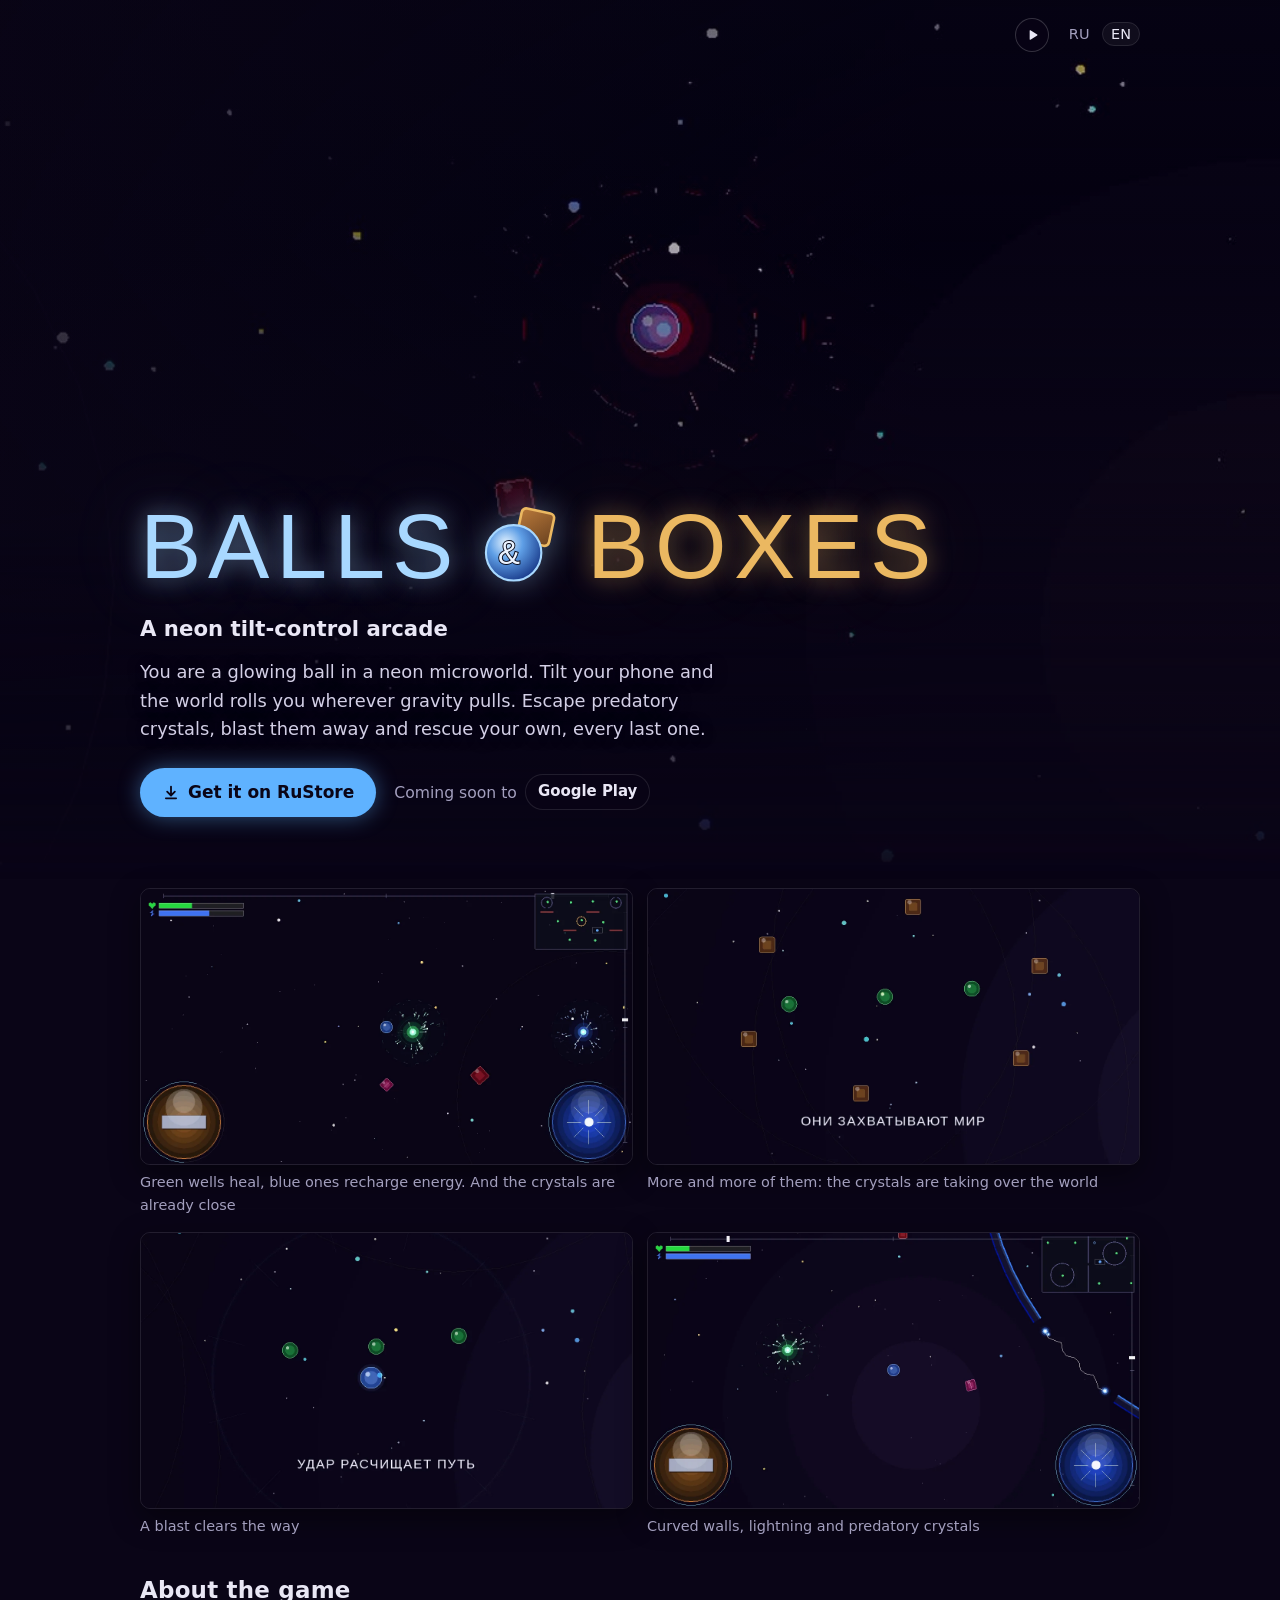
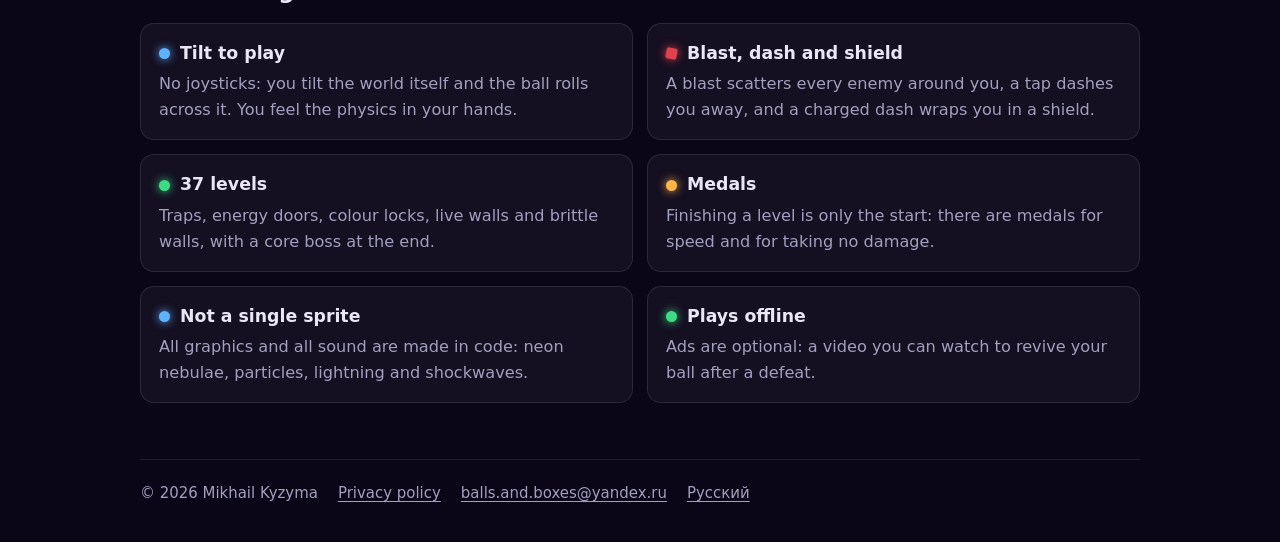
==== commit 92ed034b: "Revert "feat: link Google Play from the hero now that the game is out there" This reverts commit aba" ====
--- a/en/index.html
+++ b/en/index.html
@@ -55,10 +55,7 @@
           <svg viewBox="0 0 24 24" aria-hidden="true"><path d="M12 3.5a1.2 1.2 0 0 1 1.2 1.2v9.1l3.1-3.1a1.2 1.2 0 1 1 1.7 1.7l-5.15 5.15a1.2 1.2 0 0 1-1.7 0L6 12.4a1.2 1.2 0 1 1 1.7-1.7l3.1 3.1V4.7A1.2 1.2 0 0 1 12 3.5zM5 19.3h14a1.1 1.1 0 0 1 0 2.2H5a1.1 1.1 0 0 1 0-2.2z"/></svg>
           Get it on RuStore
         </a>
-        <a class="cta cta-gp" href="https://play.google.com/store/apps/details?id=dev.mk.ballsnboxes">
-          <svg viewBox="0 0 24 24" aria-hidden="true"><path d="M8 5.2v13.6c0 .62.68 1 1.2.67l11-6.8a.78.78 0 0 0 0-1.34l-11-6.8A.78.78 0 0 0 8 5.2z"/></svg>
-          Get it on Google Play
-        </a>
+        <div class="soon">Coming soon to <span class="pill">Google Play</span></div>
       </div>
     </div>
   </div>
--- a/assets/style.css
+++ b/assets/style.css
@@ -130,7 +130,7 @@
   text-shadow: 0 1px 14px rgba(10, 5, 23, .9);
 }
 
-/* магазины: обе ссылки кнопками — RuStore синяя, Google Play зелёная */
+/* магазины: вышедший — кнопкой, ожидаемый — плашкой рядом */
 .stores {
   display: flex; flex-wrap: wrap; align-items: center; gap: 12px 18px;
   margin-top: 24px;
@@ -144,11 +144,16 @@
 }
 .cta:hover { background: var(--ball-rim); color: var(--bg); }
 .cta svg { width: 18px; height: 18px; fill: currentColor; }
-.cta-gp {
-  background: var(--heal);
-  box-shadow: 0 0 22px rgba(61, 220, 132, .4);
-}
-.cta-gp:hover { background: #63e9a0; color: var(--bg); }
+.soon {
+  display: flex; flex-wrap: wrap; align-items: center; gap: 8px;
+  font-size: .92rem; color: var(--muted);
+}
+.pill {
+  display: inline-block; padding: 5px 12px; border-radius: 999px;
+  border: 1px solid var(--panel-line); background: rgba(10, 5, 23, .55); color: var(--text);
+  font-weight: 600; font-size: .88rem; text-decoration: none;
+}
+a.pill:hover { border-color: var(--ball); color: #fff; }
 
 /* пауза видео — рядом с языком, чтобы не спорить с текстом внизу */
 .hero-toggle {
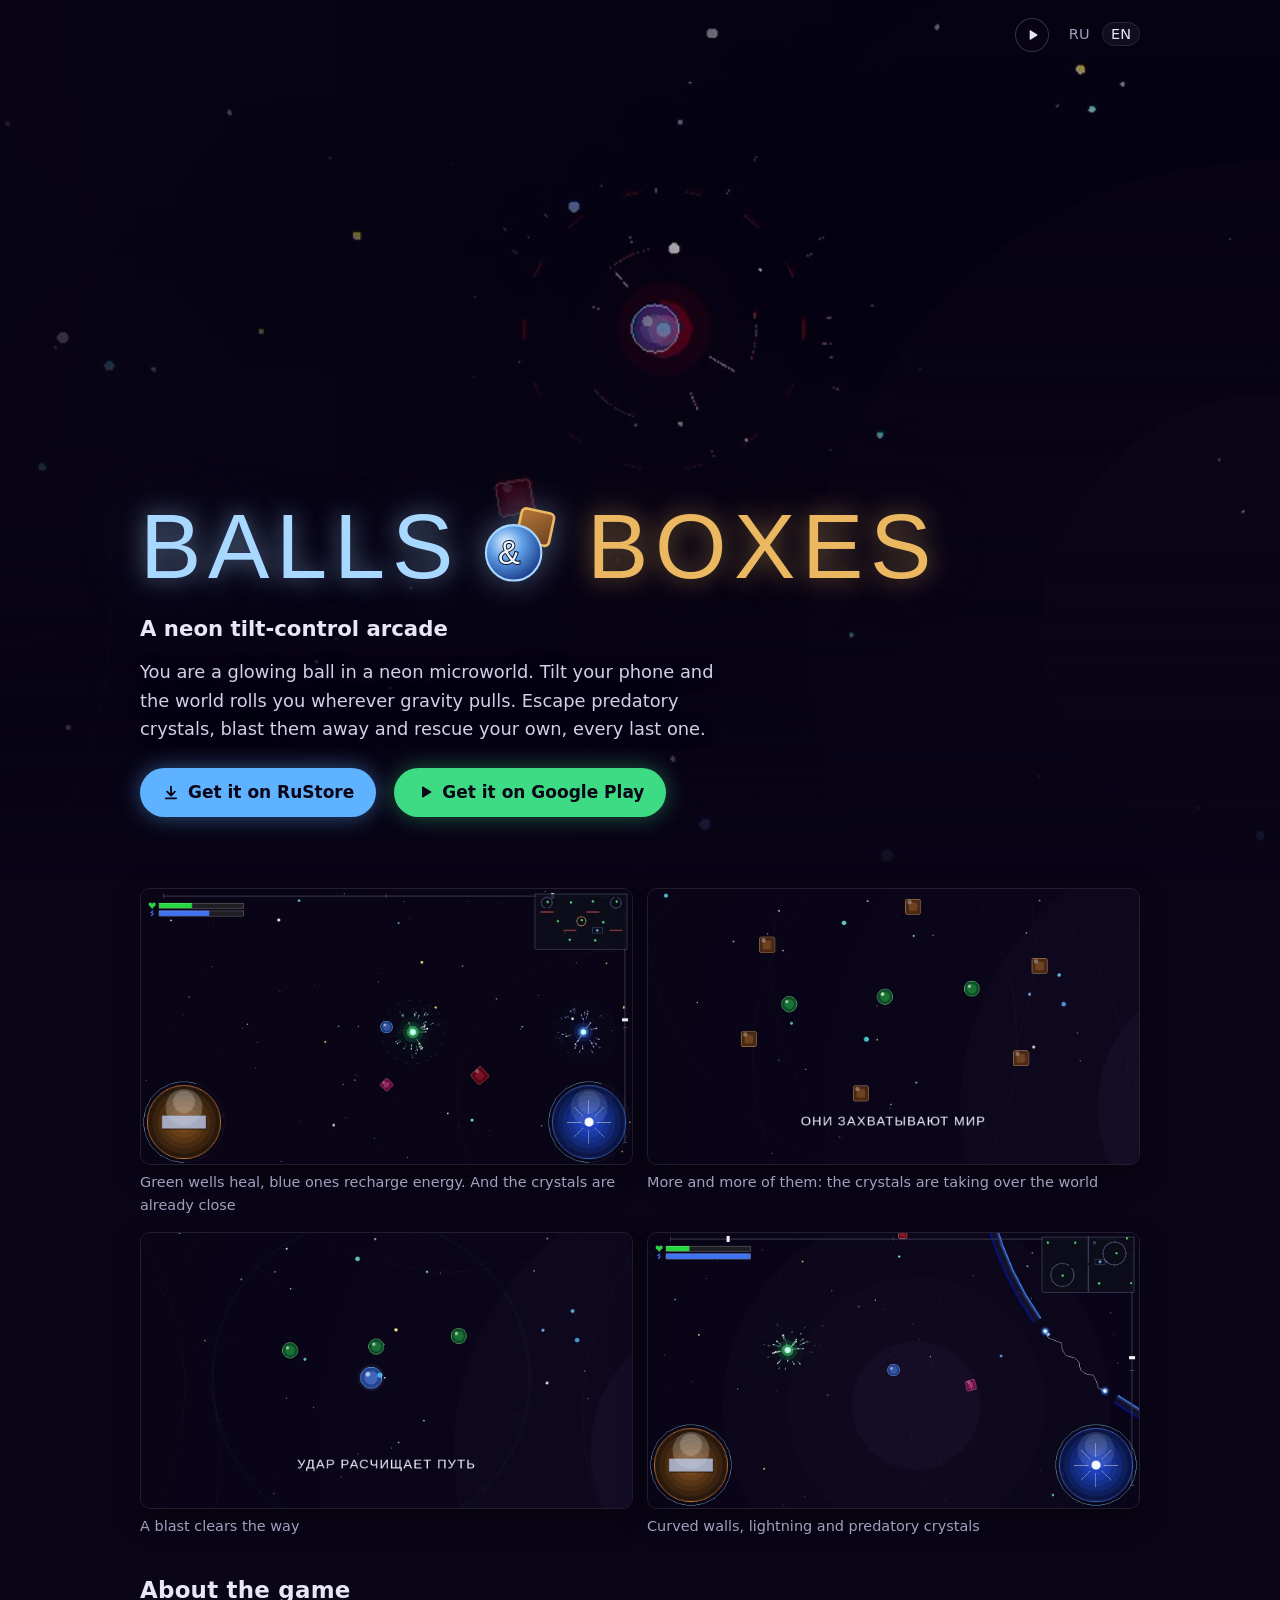
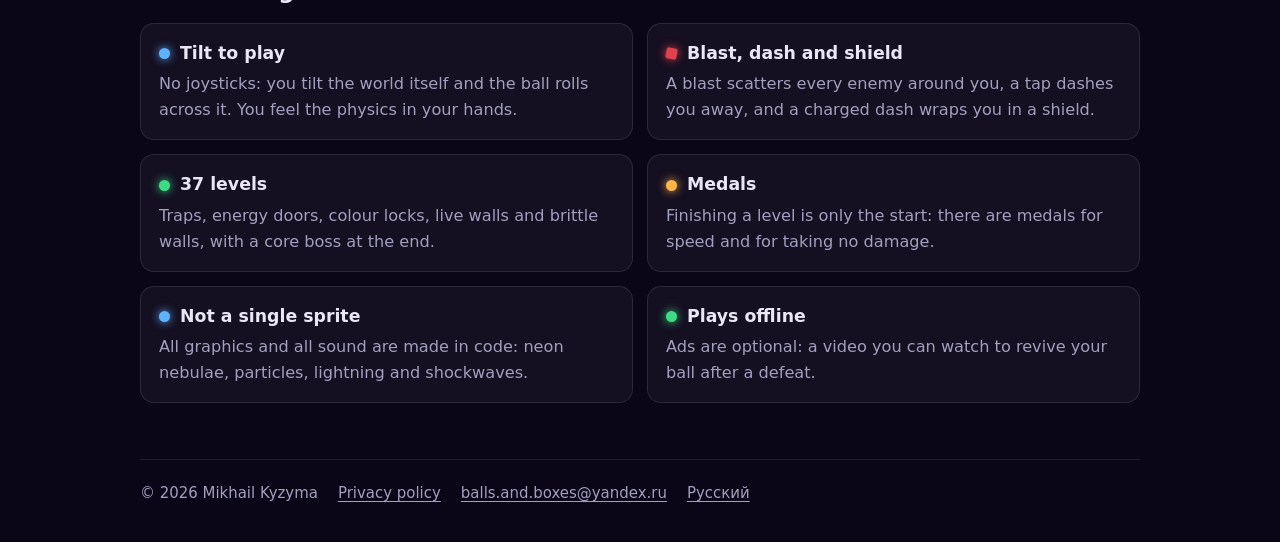
==== commit 4ad38eab: "Reapply "feat: link Google Play from the hero now that the game is out there" This reverts commit 92" ====
--- a/en/index.html
+++ b/en/index.html
@@ -55,7 +55,10 @@
           <svg viewBox="0 0 24 24" aria-hidden="true"><path d="M12 3.5a1.2 1.2 0 0 1 1.2 1.2v9.1l3.1-3.1a1.2 1.2 0 1 1 1.7 1.7l-5.15 5.15a1.2 1.2 0 0 1-1.7 0L6 12.4a1.2 1.2 0 1 1 1.7-1.7l3.1 3.1V4.7A1.2 1.2 0 0 1 12 3.5zM5 19.3h14a1.1 1.1 0 0 1 0 2.2H5a1.1 1.1 0 0 1 0-2.2z"/></svg>
           Get it on RuStore
         </a>
-        <div class="soon">Coming soon to <span class="pill">Google Play</span></div>
+        <a class="cta cta-gp" href="https://play.google.com/store/apps/details?id=dev.mk.ballsnboxes">
+          <svg viewBox="0 0 24 24" aria-hidden="true"><path d="M8 5.2v13.6c0 .62.68 1 1.2.67l11-6.8a.78.78 0 0 0 0-1.34l-11-6.8A.78.78 0 0 0 8 5.2z"/></svg>
+          Get it on Google Play
+        </a>
       </div>
     </div>
   </div>
--- a/assets/style.css
+++ b/assets/style.css
@@ -130,7 +130,7 @@
   text-shadow: 0 1px 14px rgba(10, 5, 23, .9);
 }
 
-/* магазины: вышедший — кнопкой, ожидаемый — плашкой рядом */
+/* магазины: обе ссылки кнопками — RuStore синяя, Google Play зелёная */
 .stores {
   display: flex; flex-wrap: wrap; align-items: center; gap: 12px 18px;
   margin-top: 24px;
@@ -144,16 +144,11 @@
 }
 .cta:hover { background: var(--ball-rim); color: var(--bg); }
 .cta svg { width: 18px; height: 18px; fill: currentColor; }
-.soon {
-  display: flex; flex-wrap: wrap; align-items: center; gap: 8px;
-  font-size: .92rem; color: var(--muted);
-}
-.pill {
-  display: inline-block; padding: 5px 12px; border-radius: 999px;
-  border: 1px solid var(--panel-line); background: rgba(10, 5, 23, .55); color: var(--text);
-  font-weight: 600; font-size: .88rem; text-decoration: none;
-}
-a.pill:hover { border-color: var(--ball); color: #fff; }
+.cta-gp {
+  background: var(--heal);
+  box-shadow: 0 0 22px rgba(61, 220, 132, .4);
+}
+.cta-gp:hover { background: #63e9a0; color: var(--bg); }
 
 /* пауза видео — рядом с языком, чтобы не спорить с текстом внизу */
 .hero-toggle {
